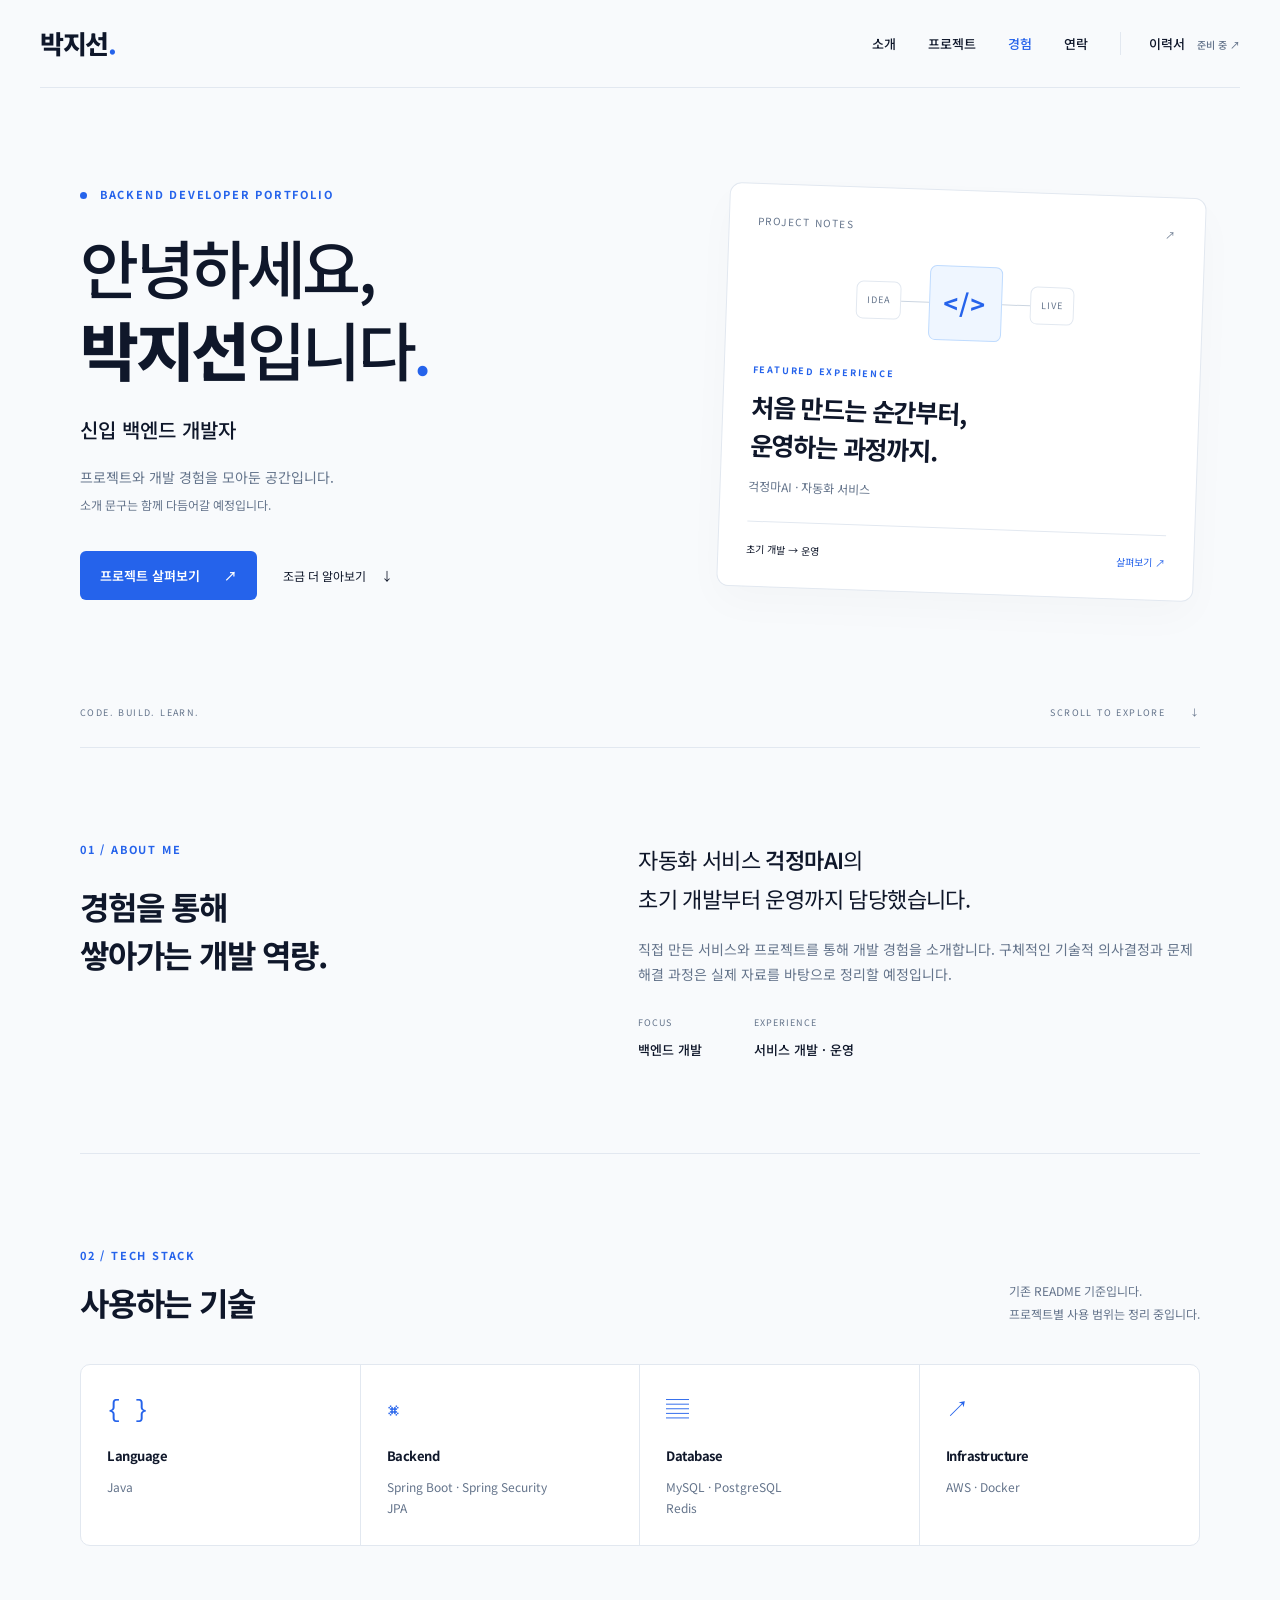
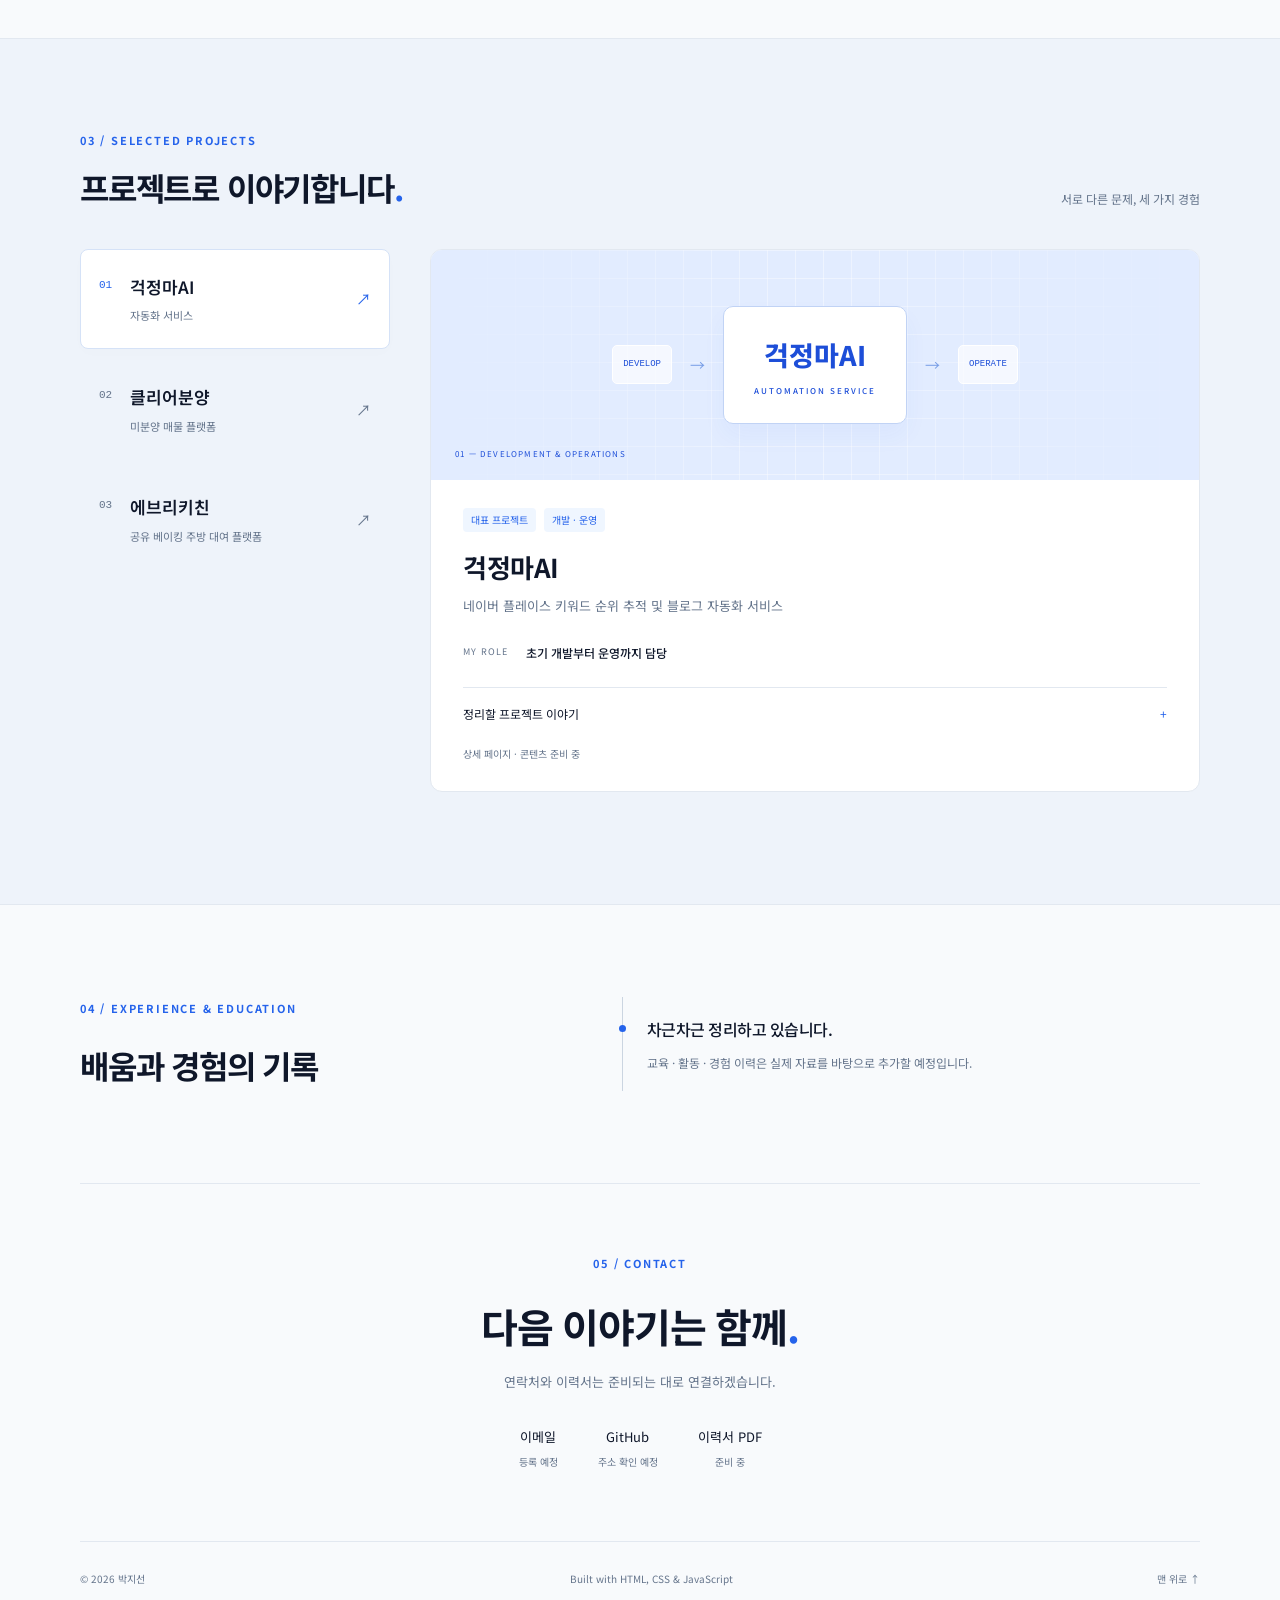
==== index.html @ 65972927 "Add portfolio preview for GitHub Pages" ====
<!doctype html>
<html lang="ko">
<head>
  <meta charset="utf-8">
  <meta name="viewport" content="width=device-width, initial-scale=1">
  <meta name="description" content="박지선의 백엔드 개발자 포트폴리오. 프로젝트와 개발 경험을 소개합니다.">
  <title>박지선 · Backend Developer</title>
  <link rel="stylesheet" href="assets/css/styles.css">
  <script src="assets/js/main.js" defer></script>
</head>
<body>
  <a class="skip-link" href="#main">본문으로 건너뛰기</a>
  <header class="header">
    <a class="brand" href="#home" aria-label="박지선 홈">박지선<span>.</span></a>
    <button class="menu-toggle" type="button" aria-expanded="false" aria-controls="navigation">메뉴 <span aria-hidden="true">☰</span></button>
    <nav id="navigation" aria-label="주 내비게이션">
      <a href="#about">소개</a><a href="#projects">프로젝트</a><a href="#experience">경험</a><a href="#contact">연락</a>
      <span class="resume-status">이력서 <span>준비 중 ↗</span></span>
    </nav>
  </header>
  <main id="main">
    <section class="hero container" id="home" aria-labelledby="hero-title">
      <div class="hero-copy">
        <p class="eyebrow"><span class="blue-dot"></span> BACKEND DEVELOPER PORTFOLIO</p>
        <h1 id="hero-title">안녕하세요,<br><span>박지선</span>입니다<span class="period">.</span></h1>
        <p class="hero-role">신입 백엔드 개발자</p>
        <p class="muted hero-description">프로젝트와 개발 경험을 모아둔 공간입니다.<br><span class="draft-text">소개 문구는 함께 다듬어갈 예정입니다.</span></p>
        <div class="hero-actions"><a class="button primary" href="#projects">프로젝트 살펴보기 <span aria-hidden="true">↗</span></a><a class="text-link" href="#about">조금 더 알아보기 <span aria-hidden="true">↓</span></a></div>
      </div>
      <aside class="hero-note" aria-label="대표 프로젝트 요약">
        <div class="note-top"><span>PROJECT NOTES</span><span aria-hidden="true">↗</span></div>
        <div class="note-visual" aria-hidden="true"><span class="node">IDEA</span><span class="connector"></span><span class="node central">&lt;/&gt;</span><span class="connector"></span><span class="node">LIVE</span></div>
        <p class="note-label">FEATURED EXPERIENCE</p>
        <h2>처음 만드는 순간부터,<br>운영하는 과정까지.</h2>
        <p>걱정마AI · 자동화 서비스</p>
        <div class="note-footer"><span>초기 개발 → 운영</span><a href="#projects" aria-label="걱정마AI 프로젝트 살펴보기">살펴보기 ↗</a></div>
      </aside>
      <div class="hero-bottom"><span>CODE. BUILD. LEARN.</span><a href="#about">SCROLL TO EXPLORE <span aria-hidden="true">↓</span></a></div>
    </section>

    <section class="section container about" id="about" aria-labelledby="about-title">
      <div><p class="eyebrow">01 / ABOUT ME</p><h2 id="about-title">경험을 통해<br>쌓아가는 개발 역량.</h2></div>
      <div class="about-content"><p class="lead">자동화 서비스 <strong>걱정마AI</strong>의<br>초기 개발부터 운영까지 담당했습니다.</p><p class="muted">직접 만든 서비스와 프로젝트를 통해 개발 경험을 소개합니다. 구체적인 기술적 의사결정과 문제 해결 과정은 실제 자료를 바탕으로 정리할 예정입니다.</p><div class="about-facts"><div><span>FOCUS</span><strong>백엔드 개발</strong></div><div><span>EXPERIENCE</span><strong>서비스 개발 · 운영</strong></div></div></div>
    </section>

    <section class="section container" id="stack" aria-labelledby="stack-title">
      <div class="section-heading"><div><p class="eyebrow">02 / TECH STACK</p><h2 id="stack-title">사용하는 기술</h2></div><p class="section-caption">기존 README 기준입니다.<br>프로젝트별 사용 범위는 정리 중입니다.</p></div>
      <div class="stack-grid"><div class="stack-item"><span class="stack-symbol" aria-hidden="true">{ }</span><h3>Language</h3><p>Java</p></div><div class="stack-item"><span class="stack-symbol" aria-hidden="true">⌘</span><h3>Backend</h3><p>Spring Boot · Spring Security<br>JPA</p></div><div class="stack-item"><span class="stack-symbol" aria-hidden="true">▤</span><h3>Database</h3><p>MySQL · PostgreSQL<br>Redis</p></div><div class="stack-item"><span class="stack-symbol" aria-hidden="true">↗</span><h3>Infrastructure</h3><p>AWS · Docker</p></div></div>
    </section>

    <section class="projects-section" id="projects" aria-labelledby="projects-title"><div class="container section">
      <div class="section-heading"><div><p class="eyebrow">03 / SELECTED PROJECTS</p><h2 id="projects-title">프로젝트로 이야기합니다<span class="period">.</span></h2></div><span class="section-caption">서로 다른 문제, 세 가지 경험</span></div>
      <div class="project-layout">
        <div class="project-selector" aria-label="프로젝트 선택">
          <a class="project-choice active" href="#project-worry" data-project="project-worry"><span class="project-number">01</span><span><strong>걱정마AI</strong><small>자동화 서비스</small></span><span class="choice-arrow" aria-hidden="true">↗</span></a>
          <a class="project-choice" href="#project-clear" data-project="project-clear"><span class="project-number">02</span><span><strong>클리어분양</strong><small>미분양 매물 플랫폼</small></span><span class="choice-arrow" aria-hidden="true">↗</span></a>
          <a class="project-choice" href="#project-kitchen" data-project="project-kitchen"><span class="project-number">03</span><span><strong>에브리키친</strong><small>공유 베이킹 주방 대여 플랫폼</small></span><span class="choice-arrow" aria-hidden="true">↗</span></a>
        </div>
        <div class="project-panels">
          <article class="project-panel" id="project-worry"><div class="project-art art-blue" aria-hidden="true"><div class="art-grid"></div><div class="workflow"><span>DEVELOP</span><i>→</i><span class="workflow-main">걱정마AI<span>AUTOMATION SERVICE</span></span><i>→</i><span>OPERATE</span></div><span class="art-corner">01 — DEVELOPMENT & OPERATIONS</span></div><div class="project-body"><div class="project-kicker"><span>대표 프로젝트</span><span>개발 · 운영</span></div><h3>걱정마AI</h3><p>네이버 플레이스 키워드 순위 추적 및 블로그 자동화 서비스</p><div class="project-role"><span>MY ROLE</span><strong>초기 개발부터 운영까지 담당</strong></div><details><summary>정리할 프로젝트 이야기 <span aria-hidden="true">+</span></summary><p>담당 기능, 기술 선택 이유, 운영 중 해결한 문제를 실제 경험에 맞춰 정리할 예정입니다. 기간·기술 스택·성과는 확인 후 추가합니다.</p></details><span class="pending">상세 페이지 · 콘텐츠 준비 중</span></div></article>
          <article class="project-panel" id="project-clear"><div class="project-art art-slate" aria-hidden="true"><div class="art-grid"></div><div class="art-word">클리어분양<span>PROPERTY PLATFORM</span></div><span class="art-corner">02 — INDUSTRY COLLABORATION</span></div><div class="project-body"><div class="project-kicker"><span>기업 연계 프로젝트</span></div><h3>클리어분양</h3><p>미분양 매물을 다루는 플랫폼 프로젝트</p><div class="project-role"><span>MY ROLE</span><strong>담당 역할 정리 예정</strong></div><details><summary>정리할 프로젝트 이야기 <span aria-hidden="true">+</span></summary><p>직접 구현한 기능과 기술적 문제 해결 경험을 정리할 예정입니다. 기간·팀 구성·기술 스택·성과는 확인 후 추가합니다.</p></details><span class="pending">상세 페이지 · 콘텐츠 준비 중</span></div></article>
          <article class="project-panel" id="project-kitchen"><div class="project-art art-green" aria-hidden="true"><div class="art-grid"></div><div class="art-word">EveryKitchen<span>SHARED BAKING SPACE</span></div><span class="art-corner">03 — PLATFORM PROJECT</span></div><div class="project-body"><div class="project-kicker"><span>플랫폼 프로젝트</span></div><h3>에브리키친</h3><p>공유 베이킹 주방 대여 플랫폼</p><div class="project-role"><span>MY ROLE</span><strong>담당 역할 정리 예정</strong></div><details><summary>정리할 프로젝트 이야기 <span aria-hidden="true">+</span></summary><p>서비스 기획·개발 과정에서 맡은 부분과 기술적 선택을 정리할 예정입니다. 기간·팀 구성·기술 스택·성과는 확인 후 추가합니다.</p></details><span class="pending">상세 페이지 · 콘텐츠 준비 중</span></div></article>
        </div>
      </div>
    </div></section>

    <section class="section container experience" id="experience" aria-labelledby="experience-title"><div><p class="eyebrow">04 / EXPERIENCE & EDUCATION</p><h2 id="experience-title">배움과 경험의 기록</h2></div><div class="placeholder-box"><span class="placeholder-dot" aria-hidden="true"></span><div><h3>차근차근 정리하고 있습니다.</h3><p>교육 · 활동 · 경험 이력은 실제 자료를 바탕으로 추가할 예정입니다.</p></div></div></section>
    <section class="contact-section container" id="contact" aria-labelledby="contact-title"><p class="eyebrow">05 / CONTACT</p><h2 id="contact-title">다음 이야기는 함께<span class="period">.</span></h2><p class="muted">연락처와 이력서는 준비되는 대로 연결하겠습니다.</p><div class="contact-links"><span>이메일 <small>등록 예정</small></span><span>GitHub <small>주소 확인 예정</small></span><span>이력서 PDF <small>준비 중</small></span></div></section>
  </main>
  <footer class="container footer"><span>© <span id="year">2026</span> 박지선</span><span>Built with HTML, CSS & JavaScript</span><a href="#home">맨 위로 ↑</a></footer>
</body>
</html>
---- assets/css/styles.css ----
@import url('https://fonts.googleapis.com/css2?family=Noto+Sans+KR:wght@400;500;600;700;800;900&display=swap');
:root {
  --bg:#f8fafc;
  --surface:#fff;
  --primary:#2563eb;
  --heading:#0f172a;
  --secondary:#64748b;
  --border:#e2e8f0;
  --font:'Noto Sans KR',-apple-system,BlinkMacSystemFont,'Segoe UI',sans-serif;
}

* {
  box-sizing:border-box;
}

html {
  scroll-behavior:smooth;
  scroll-padding-top:100px;
}

body {
  margin:0;
  background:var(--bg);
  color:var(--heading);
  font-family:var(--font);
  font-size:15px;
  line-height:1.8;
  word-break:keep-all;
}

a {
  color:inherit;
  text-decoration:none;
}

button {
  font:inherit;
}

a,button,summary {
  -webkit-tap-highlight-color:transparent;
}

a:focus-visible,button:focus-visible,summary:focus-visible {
  outline:3px solid var(--primary);
  outline-offset:5px;
}

::selection {
  background:#dbeafe;
}

h1,h2,h3,p {
  margin:0;
}

h2 {
  font-size:32px;
  line-height:1.5;
  letter-spacing:-1.2px;
}

h3 {
  letter-spacing:-.5px;
}

.container {
  width:min(1120px,calc(100% - 80px));
  margin-inline:auto;
}

.section {
  padding-block:92px;
}

.muted {
  color:var(--secondary);
}

.eyebrow {
  font-size:11px;
  font-weight:700;
  letter-spacing:1.8px;
  color:var(--primary);
  margin-bottom:22px;
}

.period {
  color:var(--primary);
}

.skip-link {
  position:fixed;
  top:-80px;
  left:16px;
  background:var(--heading);
  color:white;
  padding:12px;
  z-index:100;
}

.skip-link:focus {
  top:12px;
}

.header {
  height:88px;
  width:min(1280px,calc(100% - 80px));
  margin:auto;
  display:flex;
  align-items:center;
  justify-content:space-between;
  border-bottom:1px solid var(--border);
  background:var(--bg);
}

.brand {
  font-size:26px;
  font-weight:800;
  letter-spacing:-1.4px;
}

.brand span {
  color:var(--primary);
}

nav {
  display:flex;
  gap:32px;
  align-items:center;
  font-size:13px;
  font-weight:500;
}

nav a:hover,nav a[aria-current],.text-link:hover {
  color:var(--primary);
}

.resume-status {
  border-left:1px solid var(--border);
  padding-left:28px;
}

.resume-status span {
  font-size:10px;
  color:var(--secondary);
  margin-left:8px;
}

.menu-toggle {
  display:none;
}

.hero {
  min-height:660px;
  display:grid;
  grid-template-columns:1.2fr 1fr;
  gap:70px;
  align-items:center;
  padding-top:85px;
}

.blue-dot {
  display:inline-block;
  width:7px;
  height:7px;
  background:var(--primary);
  border-radius:50%;
  margin-right:8px;
}

.hero h1 {
  font-size:64px;
  line-height:1.28;
  letter-spacing:-3.5px;
  font-weight:500;
}

.hero h1>span:not(.period) {
  font-weight:800;
}

.hero-role {
  font-size:20px;
  margin-top:22px;
  font-weight:500;
}

.hero-description {
  margin-top:16px;
  font-size:14px;
  line-height:1.95;
}

.draft-text {
  font-size:12px;
}

.hero-actions {
  display:flex;
  align-items:center;
  gap:26px;
  margin-top:32px;
}

.button {
  display:inline-flex;
  align-items:center;
  justify-content:space-between;
  gap:24px;
  padding:13px 20px;
  border-radius:6px;
  font-size:13px;
  font-weight:600;
  transition:background .2s,transform .2s;
}

.primary {
  background:var(--primary);
  color:white;
}

.primary:hover {
  background:#1d4ed8;
  transform:translateY(-2px);
}

.text-link {
  font-size:12px;
}

.text-link span {
  margin-left:12px;
}

.hero-note {
  background:white;
  border:1px solid var(--border);
  border-radius:12px;
  padding:28px;
  transform:rotate(2deg);
  box-shadow:0 16px 40px #0f172a06;
}

.note-top {
  display:flex;
  justify-content:space-between;
  font-size:10px;
  letter-spacing:1.5px;
  color:var(--secondary);
}

.note-visual {
  height:132px;
  display:flex;
  align-items:center;
  justify-content:center;
}

.node {
  font-size:9px;
  letter-spacing:1px;
  border:1px solid var(--border);
  border-radius:7px;
  padding:10px;
  color:var(--secondary);
}

.node.central {
  background:#eff6ff;
  border-color:#bfdbfe;
  color:var(--primary);
  font-size:25px;
  font-weight:700;
  padding:14px;
}

.connector {
  width:28px;
  height:1px;
  background:#cbd5e1;
}

.note-label {
  font-size:9px;
  letter-spacing:1.8px;
  color:var(--primary);
  font-weight:700;
}

.hero-note h2 {
  font-size:25px;
  margin:10px 0 12px;
  line-height:1.5;
}

.hero-note>p:last-of-type {
  font-size:12px;
  color:var(--secondary);
}

.note-footer {
  border-top:1px solid var(--border);
  margin-top:24px;
  padding-top:18px;
  display:flex;
  justify-content:space-between;
  font-size:10px;
}

.note-footer>a {
  color:var(--primary);
}

.hero-bottom {
  grid-column:1/-1;
  display:flex;
  justify-content:space-between;
  border-bottom:1px solid var(--border);
  padding-bottom:26px;
  font-size:9px;
  letter-spacing:1.4px;
  color:var(--secondary);
  align-self:end;
}

.hero-bottom a span {
  margin-left:20px;
}

.about {
  display:grid;
  grid-template-columns:1fr 1.2fr;
  gap:90px;
  border-bottom:1px solid var(--border);
}

.lead {
  font-size:22px;
  line-height:1.75;
  letter-spacing:-.6px;
  margin-bottom:20px;
}

.lead strong {
  font-weight:600;
}

.about-content>.muted {
  font-size:14px;
}

.about-facts {
  display:flex;
  gap:52px;
  margin-top:28px;
}

.about-facts div {
  display:flex;
  flex-direction:column;
  gap:6px;
}

.about-facts span {
  font-size:9px;
  letter-spacing:1px;
  color:var(--secondary);
}

.about-facts strong {
  font-size:13px;
  font-weight:500;
}

.section-heading {
  display:flex;
  justify-content:space-between;
  align-items:end;
  margin-bottom:38px;
}

.section-heading .eyebrow {
  margin-bottom:12px;
}

.section-caption {
  font-size:12px;
  color:var(--secondary);
  line-height:1.9;
}

.stack-grid {
  display:grid;
  grid-template-columns:repeat(4,1fr);
  border:1px solid var(--border);
  border-radius:10px;
  background:white;
}

.stack-item {
  padding:26px;
  border-right:1px solid var(--border);
}

.stack-item:last-child {
  border:0;
}

.stack-symbol {
  font-family:monospace;
  font-size:23px;
  color:var(--primary);
  display:block;
  margin-bottom:12px;
}

.stack-item h3 {
  font-size:13px;
  margin-bottom:8px;
}

.stack-item p {
  font-size:12px;
  color:var(--secondary);
}

.projects-section {
  background:#eef3fa;
  border-block:1px solid var(--border);
}

.project-layout {
  display:grid;
  grid-template-columns:310px 1fr;
  gap:40px;
  align-items:start;
}

.project-selector {
  display:flex;
  flex-direction:column;
  gap:10px;
}

.project-choice {
  display:flex;
  gap:18px;
  padding:22px 18px;
  border:1px solid transparent;
  border-radius:8px;
  align-items:center;
  transition:background .2s,border-color .2s;
}

.project-choice:hover {
  background:#ffffff80;
}

.project-choice.active {
  background:white;
  border-color:#d5e2f7;
  box-shadow:0 4px 14px #0f172a03;
}

.project-number {
  font-family:monospace;
  color:var(--secondary);
  font-size:11px;
  align-self:flex-start;
  padding-top:4px;
}

.project-choice strong {
  font-size:17px;
  font-weight:600;
  display:block;
}

.project-choice small {
  font-size:11px;
  color:var(--secondary);
  display:block;
  margin-top:4px;
}

.choice-arrow {
  margin-left:auto;
  color:var(--secondary);
}

.active .choice-arrow,.active .project-number {
  color:var(--primary);
}

.project-panel {
  background:white;
  border:1px solid var(--border);
  border-radius:12px;
  overflow:hidden;
  margin-bottom:20px;
  scroll-margin-top:24px;
}

.project-panel[hidden] {
  display:none;
}

.project-art {
  height:230px;
  position:relative;
  display:flex;
  align-items:center;
  justify-content:center;
  overflow:hidden;
}

.art-blue {
  background:#e2ecff;
  color:#1d4ed8;
}

.art-slate {
  background:#e4eaf2;
  color:#334155;
}

.art-green {
  background:#e4eee9;
  color:#32644d;
}

.art-grid {
  position:absolute;
  inset:0;
  background-image:linear-gradient(#ffffff70 1px,transparent 1px),linear-gradient(90deg,#ffffff70 1px,transparent 1px);
  background-size:28px 28px;
  mask-image:linear-gradient(90deg,transparent,#000,transparent);
}

.workflow {
  display:flex;
  align-items:center;
  gap:18px;
  position:relative;
}

.workflow>span:not(.workflow-main) {
  font-family:monospace;
  font-size:9px;
  background:#ffffffa8;
  padding:10px;
  border:1px solid #ffffff;
  border-radius:5px;
}

.workflow i {
  font-style:normal;
  color:#7a9fe7;
}

.workflow-main {
  background:white;
  padding:24px 30px;
  font-size:27px;
  font-weight:800;
  border:1px solid #c1d3f5;
  border-radius:10px;
  box-shadow:0 12px 25px #2563eb0b;
  text-align:center;
}

.workflow-main>span,.art-word>span {
  display:block;
  font-size:8px;
  letter-spacing:2px;
  font-weight:500;
  margin-top:5px;
}

.art-corner {
  position:absolute;
  bottom:18px;
  left:24px;
  font-size:8px;
  letter-spacing:1.2px;
}

.art-word {
  font-size:36px;
  font-weight:700;
  position:relative;
  text-align:center;
  letter-spacing:-1px;
}

.project-body {
  padding:28px 32px;
}

.project-kicker {
  display:flex;
  gap:8px;
  color:var(--primary);
  font-size:10px;
}

.project-kicker span {
  background:#eff6ff;
  border-radius:4px;
  padding:3px 8px;
}

.project-body h3 {
  font-size:26px;
  margin:12px 0 4px;
}

.project-body>p {
  font-size:13px;
  color:var(--secondary);
}

.project-role {
  display:flex;
  align-items:center;
  gap:18px;
  margin:24px 0;
}

.project-role>span {
  font-size:9px;
  color:var(--secondary);
  letter-spacing:1px;
}

.project-role strong {
  font-size:12px;
  font-weight:500;
}

details {
  border-top:1px solid var(--border);
  padding-top:15px;
  font-size:12px;
}

summary {
  cursor:pointer;
  list-style:none;
  display:flex;
  justify-content:space-between;
}

summary::-webkit-details-marker {
  display:none;
}

summary span {
  color:var(--primary);
}

details[open] summary span {
  transform:rotate(45deg);
}

details p {
  color:var(--secondary);
  margin-top:12px;
}

.pending {
  display:block;
  font-size:10px;
  color:var(--secondary);
  margin-top:20px;
}

.experience {
  display:grid;
  grid-template-columns:1fr 1.2fr;
  gap:60px;
  align-items:center;
}

.placeholder-box {
  display:flex;
  gap:18px;
  border-left:1px solid #cbd5e1;
  padding:18px 0 18px 24px;
  position:relative;
}

.placeholder-dot {
  position:absolute;
  left:-4px;
  top:28px;
  width:7px;
  height:7px;
  border-radius:50%;
  background:var(--primary);
}

.placeholder-box h3 {
  font-size:16px;
  font-weight:500;
}

.placeholder-box p {
  font-size:12px;
  color:var(--secondary);
  margin-top:8px;
}

.contact-section {
  border-block:1px solid var(--border);
  padding-block:70px;
  text-align:center;
}

.contact-section h2 {
  font-size:40px;
}

.contact-section>.muted {
  font-size:13px;
  margin-top:14px;
}

.contact-links {
  display:flex;
  justify-content:center;
  gap:40px;
  margin-top:32px;
}

.contact-links>span {
  font-size:13px;
}

.contact-links small {
  display:block;
  font-size:10px;
  color:var(--secondary);
  margin-top:4px;
}

.footer {
  display:flex;
  justify-content:space-between;
  gap:20px;
  padding-block:28px;
  font-size:10px;
  color:var(--secondary);
}

@media(min-width:1500px) {
  .hero {
    min-height:720px;
  }
}

@media(max-width:1000px) {
  .hero {
    gap:35px;
  }
  .hero h1 {
    font-size:54px;
  }
  .hero-note {
    padding:22px;
  }
  .hero-note h2 {
    font-size:22px;
  }
  .about {
    gap:40px;
  }
  .project-layout {
    grid-template-columns:250px 1fr;
    gap:24px;
  }
  .workflow {
    gap:8px;
  }
  .workflow-main {
    padding:20px;
  }
  .stack-item {
    padding:20px;
  }
  .hero-actions {
    gap:16px;
  }
  .experience {
    gap:30px;
  }
  h2 {
    font-size:28px;
  }
}

@media(max-width:760px) {
  .container,.header {
    width:calc(100% - 40px);
  }
  .header {
    height:72px;
    position:relative;
    z-index:10;
  }
  .brand {
    font-size:24px;
  }
  nav {
    gap:18px;
    font-size:12px;
  }
  .resume-status {
    display:none;
  }
  .js .menu-toggle {
    display:flex;
    gap:12px;
    border:0;
    background:none;
    font-size:12px;
    padding:8px;
  }
  .js nav {
    display:none;
    position:absolute;
    top:65px;
    left:0;
    right:0;
    padding:20px;
    background:white;
    border:1px solid var(--border);
    border-radius:8px;
    box-shadow:0 12px 20px #0f172a08;
  }
  .js nav.open {
    display:flex;
    flex-direction:column;
    align-items:stretch;
  }
  .js nav a {
    padding:8px;
  }
  .hero {
    padding-top:54px;
    grid-template-columns:1fr;
    gap:36px;
    min-height:auto;
  }
  .hero h1 {
    font-size:52px;
    letter-spacing:-2.7px;
  }
  .hero-role {
    font-size:18px;
  }
  .hero-description {
    font-size:13px;
  }
  .hero-note {
    transform:none;
    padding:22px;
  }
  .note-visual {
    height:100px;
  }
  .hero-note h2 {
    font-size:24px;
  }
  .hero-bottom {
    margin-top:4px;
    font-size:8px;
  }
  .section {
    padding-block:60px;
  }
  .about {
    grid-template-columns:1fr;
    gap:26px;
  }
  .about h2 br {
    display:none;
  }
  .lead {
    font-size:20px;
  }
  .section-heading {
    display:block;
    margin-bottom:26px;
  }
  .section-caption {
    display:block;
    margin-top:14px;
    font-size:11px;
  }
  h2 {
    font-size:26px;
  }
  .stack-grid {
    grid-template-columns:1fr 1fr;
  }
  .stack-item:nth-child(2) {
    border-right:0;
  }
  .stack-item:nth-child(-n+2) {
    border-bottom:1px solid var(--border);
  }
  .project-layout {
    grid-template-columns:1fr;
    gap:20px;
  }
  .project-selector {
    flex-direction:row;
    gap:6px;
  }
  .project-choice {
    flex:1;
    justify-content:center;
    padding:12px 8px;
    text-align:center;
  }
  .project-number,.choice-arrow,.project-choice small {
    display:none;
  }
  .project-choice strong {
    font-size:13px;
  }
  .project-art {
    height:200px;
  }
  .project-body {
    padding:24px;
  }
  .workflow-main {
    font-size:24px;
    padding:20px 16px;
  }
  .workflow>span:not(.workflow-main) {
    font-size:8px;
    padding:8px;
  }
  .project-body h3 {
    font-size:24px;
  }
  .experience {
    grid-template-columns:1fr;
    gap:24px;
  }
  .contact-section {
    padding-block:54px;
  }
  .contact-section h2 {
    font-size:30px;
  }
  .contact-links {
    gap:30px;
  }
  .footer {
    flex-wrap:wrap;
    font-size:9px;
  }
  .footer>span:nth-child(2) {
    display:none;
  }
  .eyebrow {
    font-size:10px;
  }
  .hero-actions {
    gap:20px;
  }
  .button {
    font-size:12px;
    padding:12px 16px;
  }
  .text-link {
    font-size:11px;
  }
}

@media(prefers-reduced-motion:reduce) {
  html {
    scroll-behavior:auto;
  }
  *,*::before,*::after {
    transition:none!important;
    animation:none!important;
  }
}
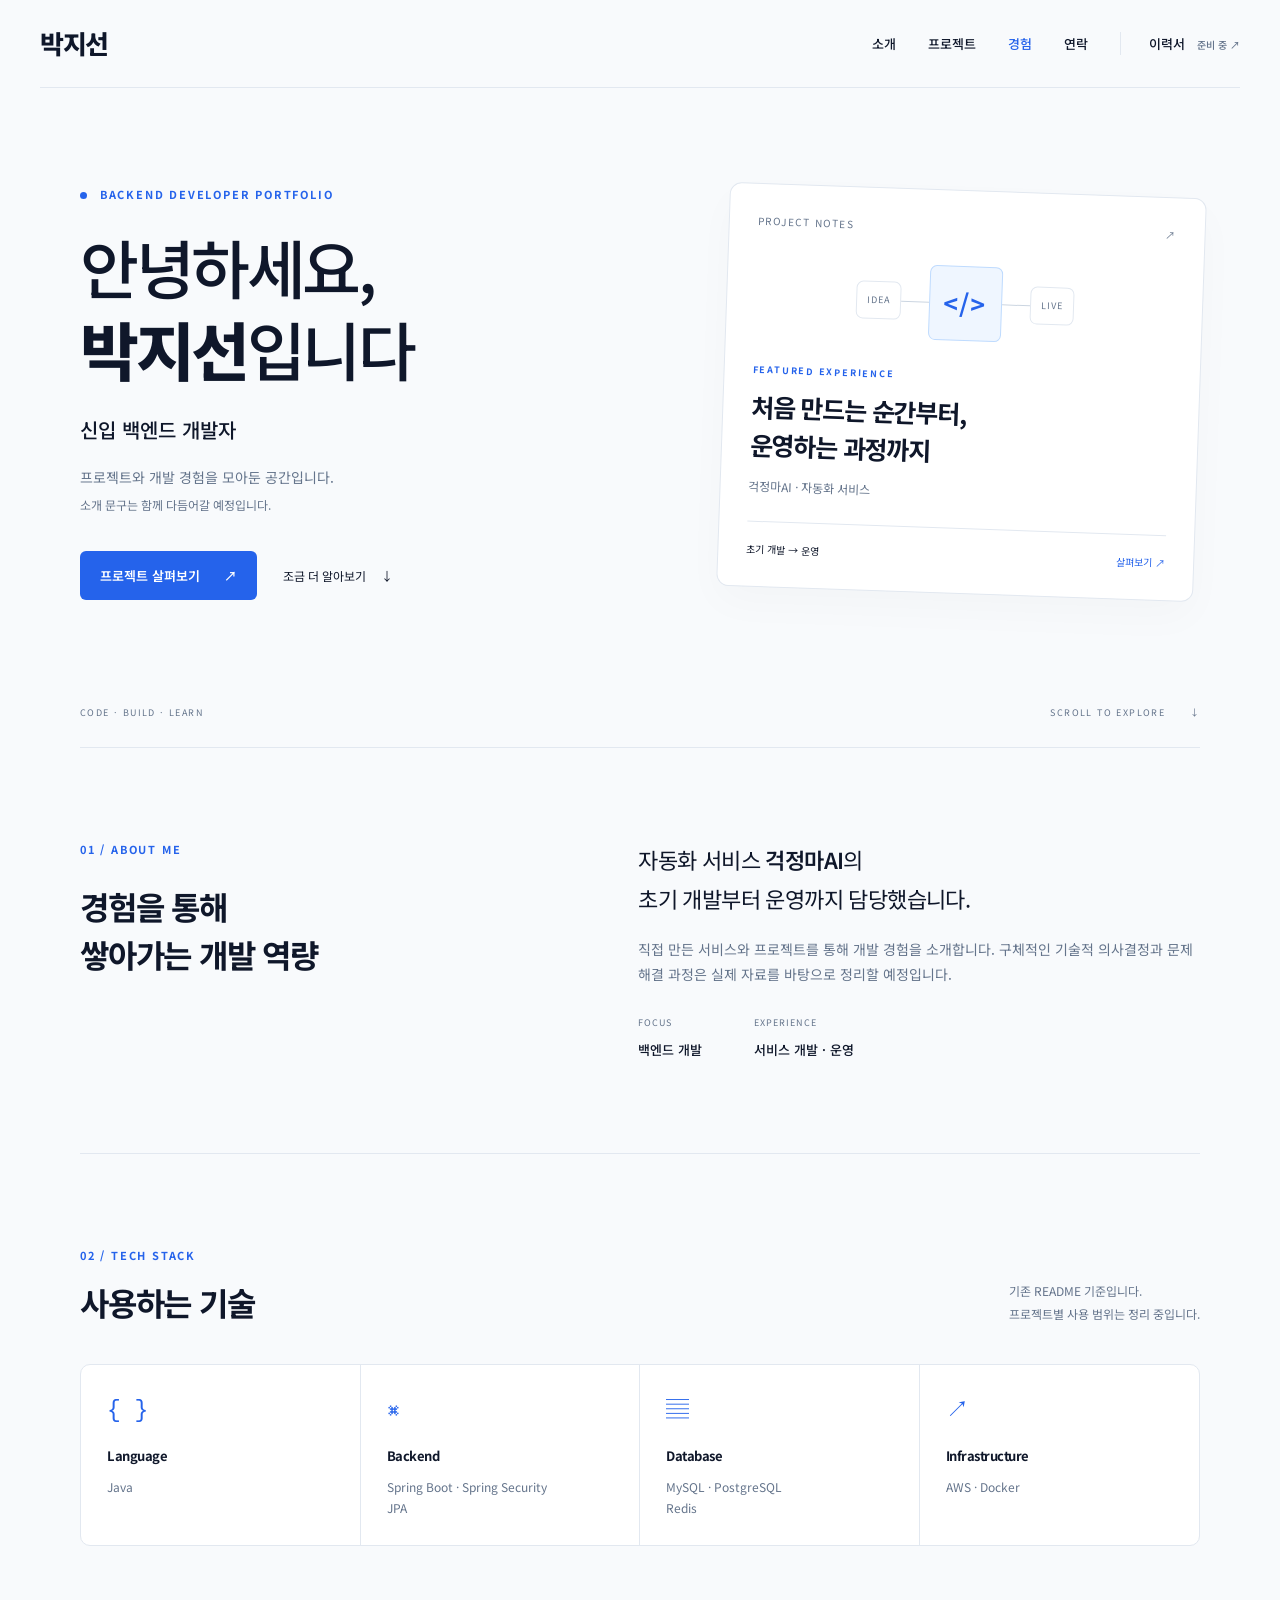
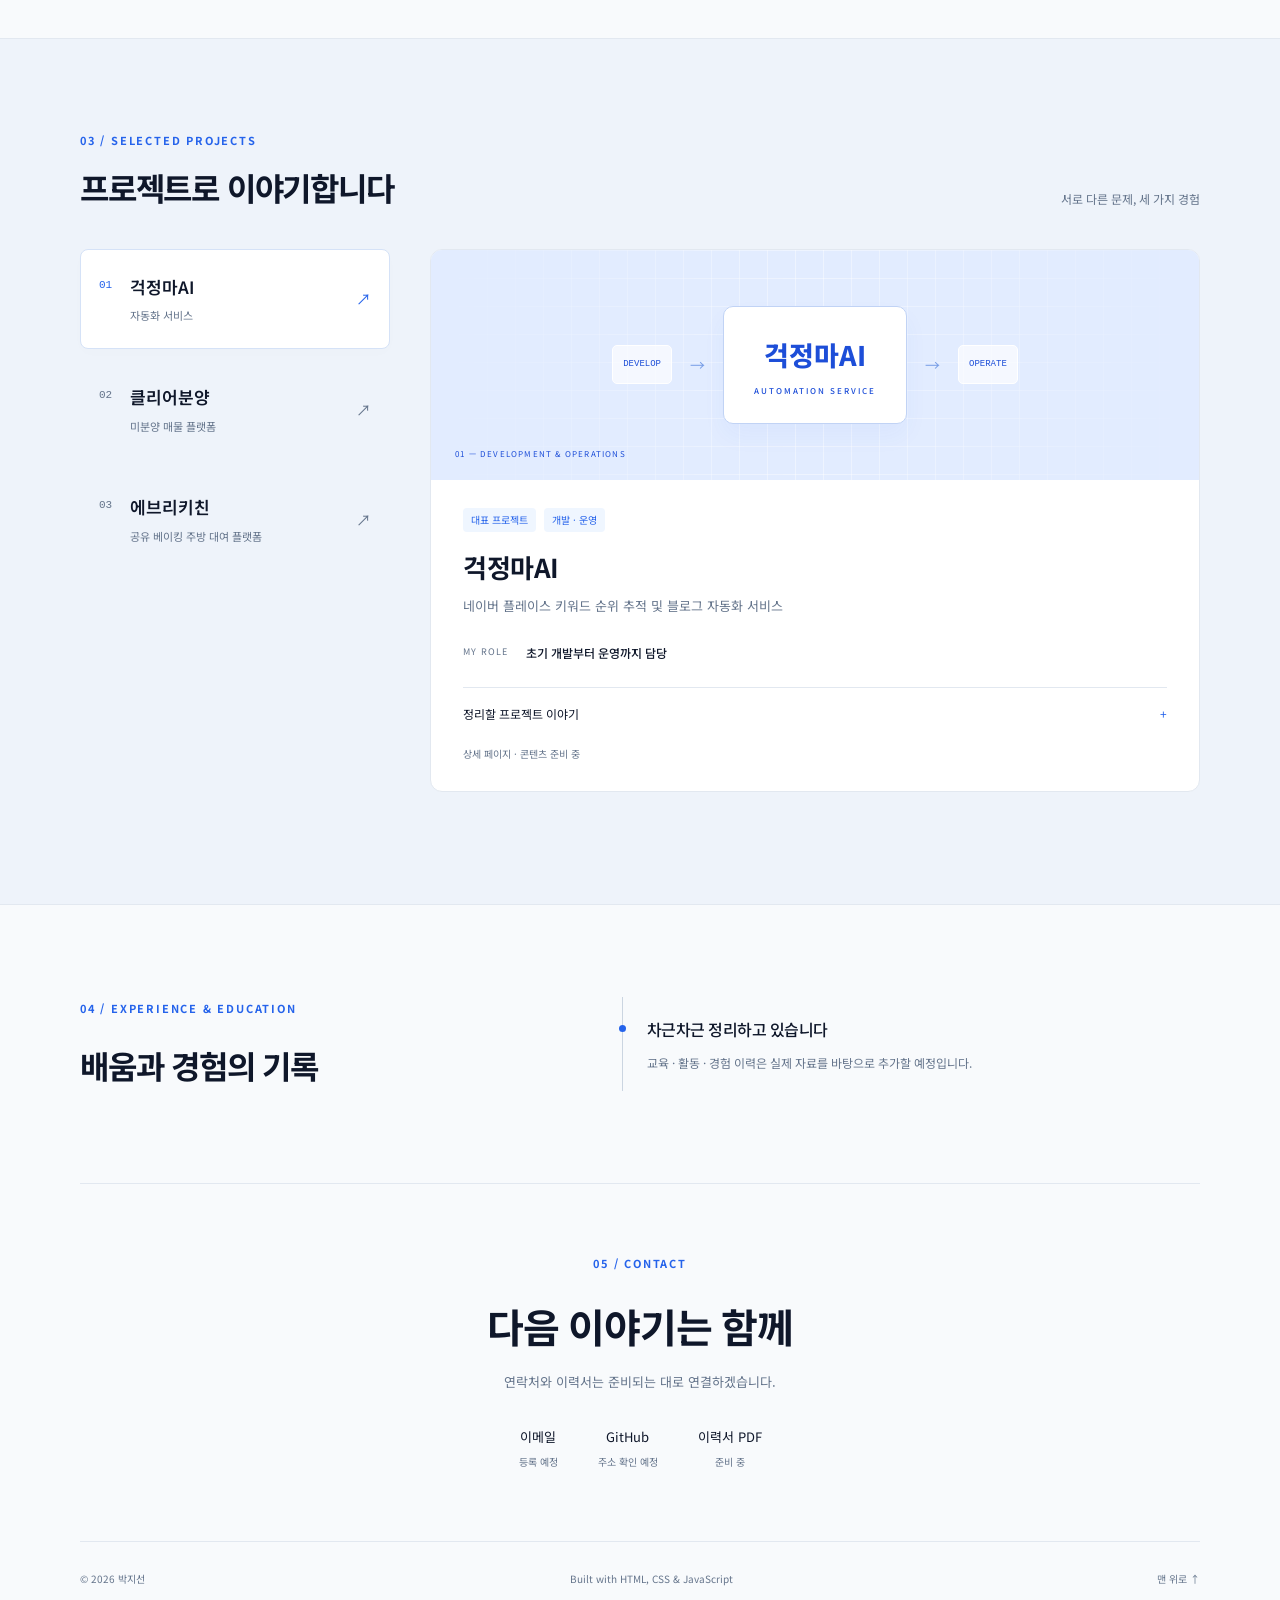
==== commit 47c88a51: "Remove decorative periods from branding and headings" ====
--- a/index.html
+++ b/index.html
@@ -11,7 +11,7 @@
 <body>
   <a class="skip-link" href="#main">본문으로 건너뛰기</a>
   <header class="header">
-    <a class="brand" href="#home" aria-label="박지선 홈">박지선<span>.</span></a>
+    <a class="brand" href="#home" aria-label="박지선 홈">박지선</a>
     <button class="menu-toggle" type="button" aria-expanded="false" aria-controls="navigation">메뉴 <span aria-hidden="true">☰</span></button>
     <nav id="navigation" aria-label="주 내비게이션">
       <a href="#about">소개</a><a href="#projects">프로젝트</a><a href="#experience">경험</a><a href="#contact">연락</a>
@@ -22,7 +22,7 @@
     <section class="hero container" id="home" aria-labelledby="hero-title">
       <div class="hero-copy">
         <p class="eyebrow"><span class="blue-dot"></span> BACKEND DEVELOPER PORTFOLIO</p>
-        <h1 id="hero-title">안녕하세요,<br><span>박지선</span>입니다<span class="period">.</span></h1>
+        <h1 id="hero-title">안녕하세요,<br><span>박지선</span>입니다</h1>
         <p class="hero-role">신입 백엔드 개발자</p>
         <p class="muted hero-description">프로젝트와 개발 경험을 모아둔 공간입니다.<br><span class="draft-text">소개 문구는 함께 다듬어갈 예정입니다.</span></p>
         <div class="hero-actions"><a class="button primary" href="#projects">프로젝트 살펴보기 <span aria-hidden="true">↗</span></a><a class="text-link" href="#about">조금 더 알아보기 <span aria-hidden="true">↓</span></a></div>
@@ -31,15 +31,15 @@
         <div class="note-top"><span>PROJECT NOTES</span><span aria-hidden="true">↗</span></div>
         <div class="note-visual" aria-hidden="true"><span class="node">IDEA</span><span class="connector"></span><span class="node central">&lt;/&gt;</span><span class="connector"></span><span class="node">LIVE</span></div>
         <p class="note-label">FEATURED EXPERIENCE</p>
-        <h2>처음 만드는 순간부터,<br>운영하는 과정까지.</h2>
+        <h2>처음 만드는 순간부터,<br>운영하는 과정까지</h2>
         <p>걱정마AI · 자동화 서비스</p>
         <div class="note-footer"><span>초기 개발 → 운영</span><a href="#projects" aria-label="걱정마AI 프로젝트 살펴보기">살펴보기 ↗</a></div>
       </aside>
-      <div class="hero-bottom"><span>CODE. BUILD. LEARN.</span><a href="#about">SCROLL TO EXPLORE <span aria-hidden="true">↓</span></a></div>
+      <div class="hero-bottom"><span>CODE · BUILD · LEARN</span><a href="#about">SCROLL TO EXPLORE <span aria-hidden="true">↓</span></a></div>
     </section>
 
     <section class="section container about" id="about" aria-labelledby="about-title">
-      <div><p class="eyebrow">01 / ABOUT ME</p><h2 id="about-title">경험을 통해<br>쌓아가는 개발 역량.</h2></div>
+      <div><p class="eyebrow">01 / ABOUT ME</p><h2 id="about-title">경험을 통해<br>쌓아가는 개발 역량</h2></div>
       <div class="about-content"><p class="lead">자동화 서비스 <strong>걱정마AI</strong>의<br>초기 개발부터 운영까지 담당했습니다.</p><p class="muted">직접 만든 서비스와 프로젝트를 통해 개발 경험을 소개합니다. 구체적인 기술적 의사결정과 문제 해결 과정은 실제 자료를 바탕으로 정리할 예정입니다.</p><div class="about-facts"><div><span>FOCUS</span><strong>백엔드 개발</strong></div><div><span>EXPERIENCE</span><strong>서비스 개발 · 운영</strong></div></div></div>
     </section>
 
@@ -49,7 +49,7 @@
     </section>
 
     <section class="projects-section" id="projects" aria-labelledby="projects-title"><div class="container section">
-      <div class="section-heading"><div><p class="eyebrow">03 / SELECTED PROJECTS</p><h2 id="projects-title">프로젝트로 이야기합니다<span class="period">.</span></h2></div><span class="section-caption">서로 다른 문제, 세 가지 경험</span></div>
+      <div class="section-heading"><div><p class="eyebrow">03 / SELECTED PROJECTS</p><h2 id="projects-title">프로젝트로 이야기합니다</h2></div><span class="section-caption">서로 다른 문제, 세 가지 경험</span></div>
       <div class="project-layout">
         <div class="project-selector" aria-label="프로젝트 선택">
           <a class="project-choice active" href="#project-worry" data-project="project-worry"><span class="project-number">01</span><span><strong>걱정마AI</strong><small>자동화 서비스</small></span><span class="choice-arrow" aria-hidden="true">↗</span></a>
@@ -64,8 +64,8 @@
       </div>
     </div></section>
 
-    <section class="section container experience" id="experience" aria-labelledby="experience-title"><div><p class="eyebrow">04 / EXPERIENCE & EDUCATION</p><h2 id="experience-title">배움과 경험의 기록</h2></div><div class="placeholder-box"><span class="placeholder-dot" aria-hidden="true"></span><div><h3>차근차근 정리하고 있습니다.</h3><p>교육 · 활동 · 경험 이력은 실제 자료를 바탕으로 추가할 예정입니다.</p></div></div></section>
-    <section class="contact-section container" id="contact" aria-labelledby="contact-title"><p class="eyebrow">05 / CONTACT</p><h2 id="contact-title">다음 이야기는 함께<span class="period">.</span></h2><p class="muted">연락처와 이력서는 준비되는 대로 연결하겠습니다.</p><div class="contact-links"><span>이메일 <small>등록 예정</small></span><span>GitHub <small>주소 확인 예정</small></span><span>이력서 PDF <small>준비 중</small></span></div></section>
+    <section class="section container experience" id="experience" aria-labelledby="experience-title"><div><p class="eyebrow">04 / EXPERIENCE & EDUCATION</p><h2 id="experience-title">배움과 경험의 기록</h2></div><div class="placeholder-box"><span class="placeholder-dot" aria-hidden="true"></span><div><h3>차근차근 정리하고 있습니다</h3><p>교육 · 활동 · 경험 이력은 실제 자료를 바탕으로 추가할 예정입니다.</p></div></div></section>
+    <section class="contact-section container" id="contact" aria-labelledby="contact-title"><p class="eyebrow">05 / CONTACT</p><h2 id="contact-title">다음 이야기는 함께</h2><p class="muted">연락처와 이력서는 준비되는 대로 연결하겠습니다.</p><div class="contact-links"><span>이메일 <small>등록 예정</small></span><span>GitHub <small>주소 확인 예정</small></span><span>이력서 PDF <small>준비 중</small></span></div></section>
   </main>
   <footer class="container footer"><span>© <span id="year">2026</span> 박지선</span><span>Built with HTML, CSS & JavaScript</span><a href="#home">맨 위로 ↑</a></footer>
 </body>
--- a/assets/css/styles.css
+++ b/assets/css/styles.css
@@ -85,9 +85,6 @@
   margin-bottom:22px;
 }
 
-.period {
-  color:var(--primary);
-}
 
 .skip-link {
   position:fixed;
@@ -120,9 +117,6 @@
   letter-spacing:-1.4px;
 }
 
-.brand span {
-  color:var(--primary);
-}
 
 nav {
   display:flex;
@@ -176,7 +170,7 @@
   font-weight:500;
 }
 
-.hero h1>span:not(.period) {
+.hero h1>span {
   font-weight:800;
 }
 
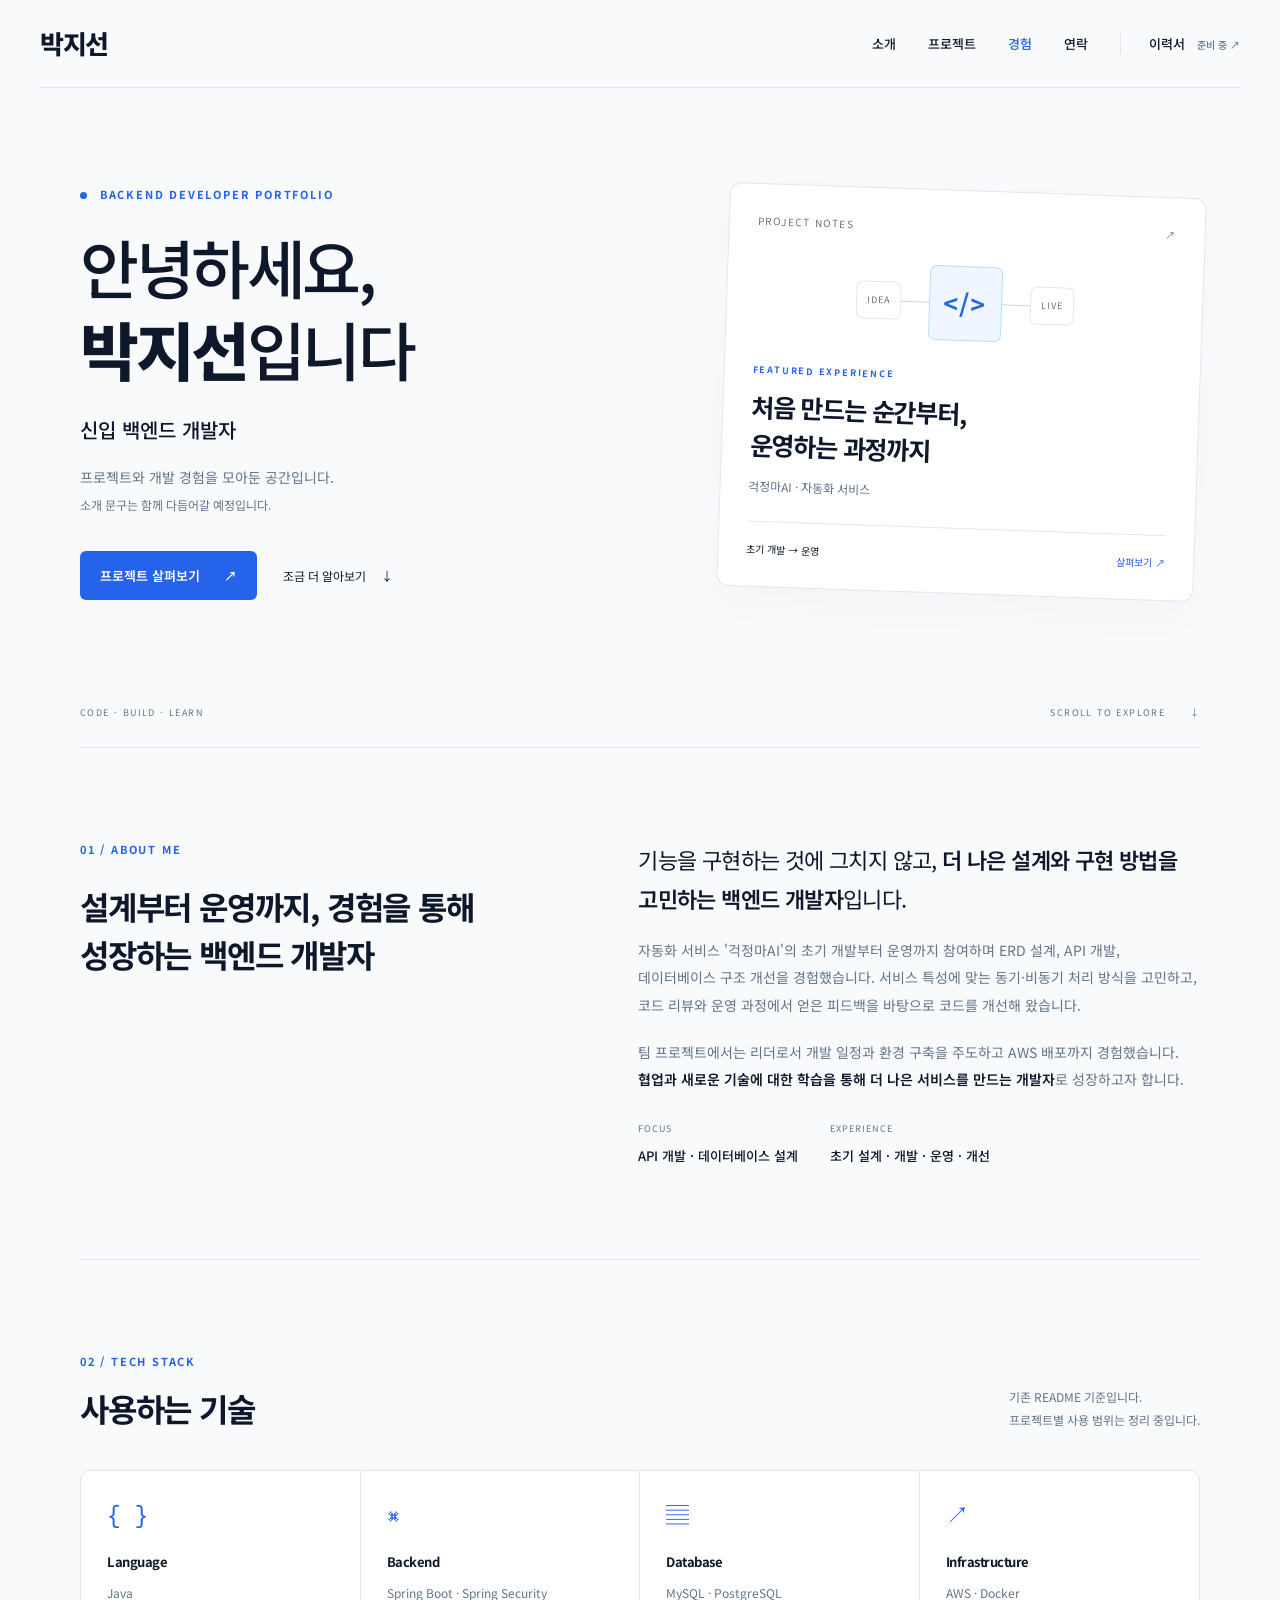
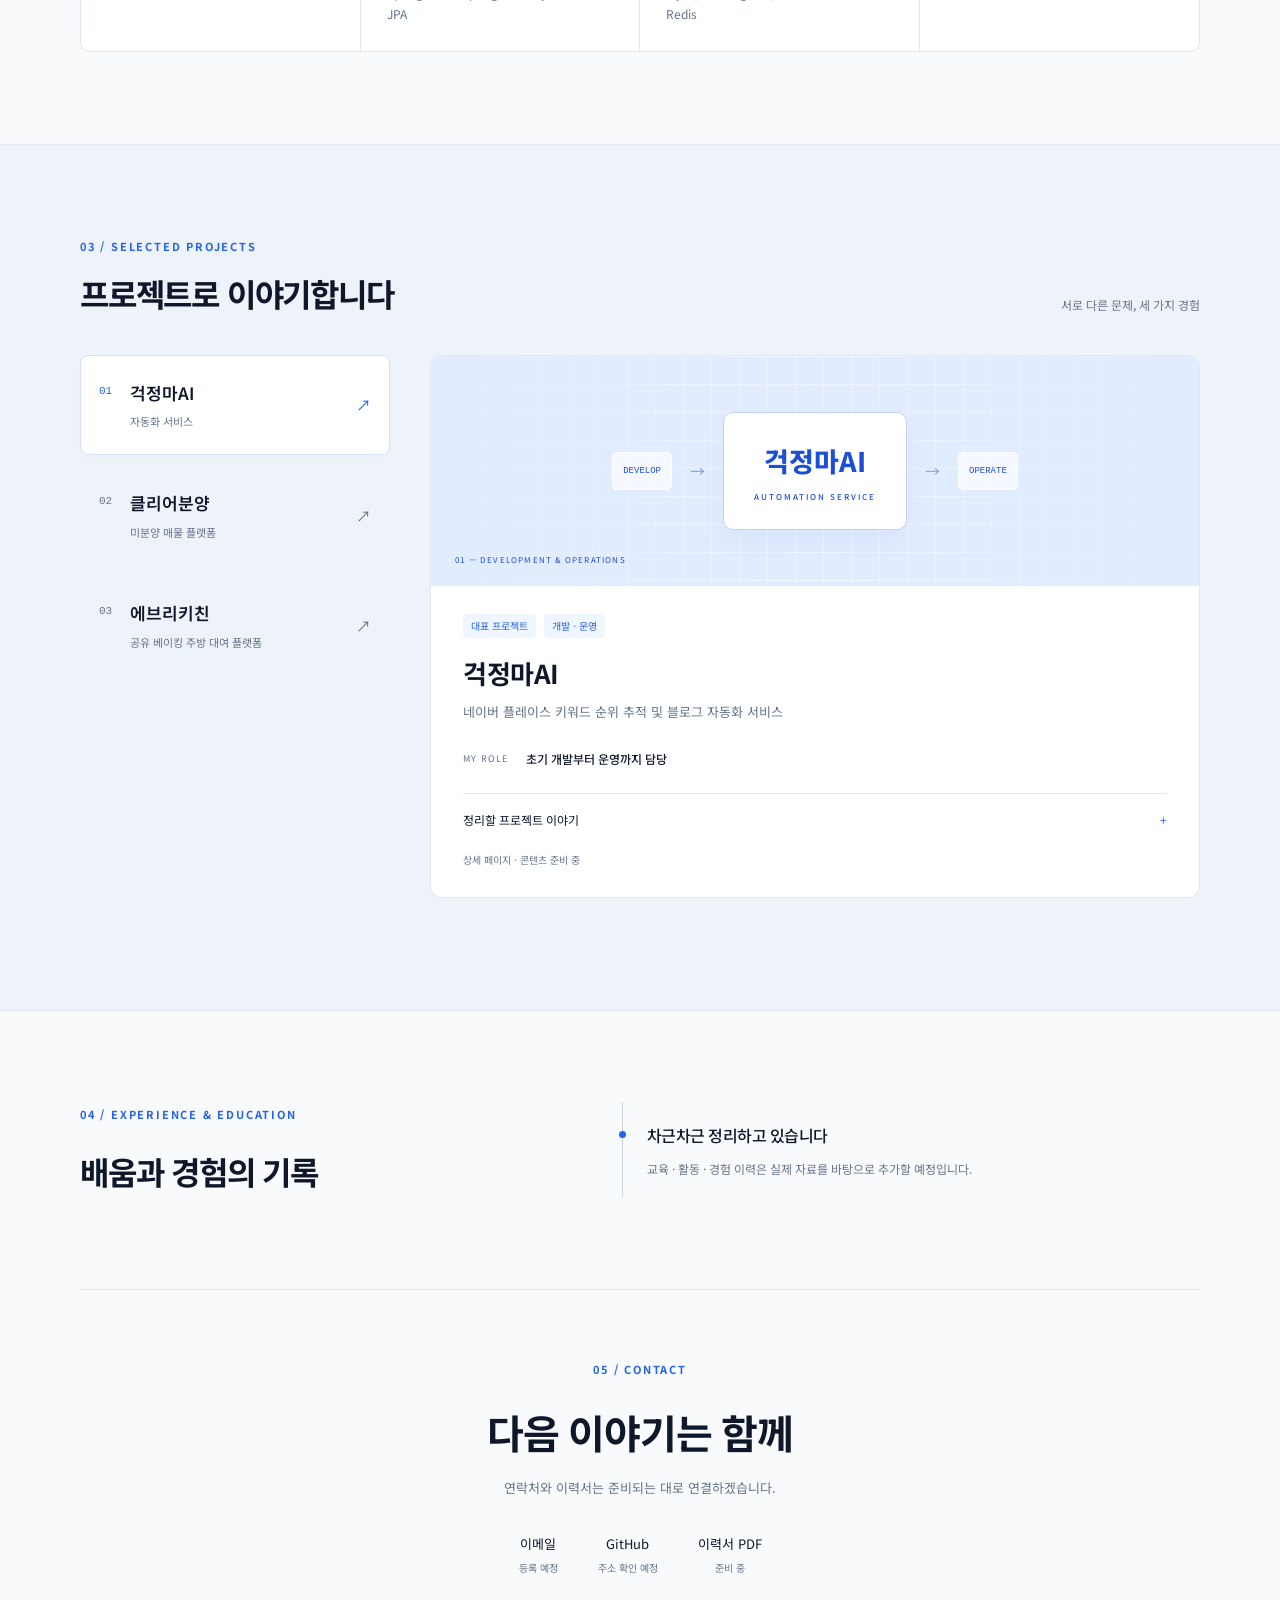
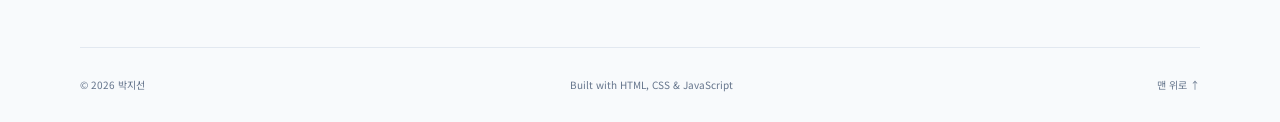
==== commit 3cdaa087: "Update About Me content and responsive spacing" ====
--- a/index.html
+++ b/index.html
@@ -39,8 +39,19 @@
     </section>
 
     <section class="section container about" id="about" aria-labelledby="about-title">
-      <div><p class="eyebrow">01 / ABOUT ME</p><h2 id="about-title">경험을 통해<br>쌓아가는 개발 역량</h2></div>
-      <div class="about-content"><p class="lead">자동화 서비스 <strong>걱정마AI</strong>의<br>초기 개발부터 운영까지 담당했습니다.</p><p class="muted">직접 만든 서비스와 프로젝트를 통해 개발 경험을 소개합니다. 구체적인 기술적 의사결정과 문제 해결 과정은 실제 자료를 바탕으로 정리할 예정입니다.</p><div class="about-facts"><div><span>FOCUS</span><strong>백엔드 개발</strong></div><div><span>EXPERIENCE</span><strong>서비스 개발 · 운영</strong></div></div></div>
+      <div>
+        <p class="eyebrow">01 / ABOUT ME</p>
+        <h2 id="about-title">설계부터 운영까지, 경험을 통해 성장하는 백엔드 개발자</h2>
+      </div>
+      <div class="about-content">
+        <p class="lead">기능을 구현하는 것에 그치지 않고, <strong>더 나은 설계와 구현 방법을 고민하는 백엔드 개발자</strong>입니다.</p>
+        <p class="muted">자동화 서비스 '걱정마AI'의 초기 개발부터 운영까지 참여하며 ERD 설계, API 개발, 데이터베이스 구조 개선을 경험했습니다. 서비스 특성에 맞는 동기·비동기 처리 방식을 고민하고, 코드 리뷰와 운영 과정에서 얻은 피드백을 바탕으로 코드를 개선해 왔습니다.</p>
+        <p class="muted">팀 프로젝트에서는 리더로서 개발 일정과 환경 구축을 주도하고 AWS 배포까지 경험했습니다. <strong>협업과 새로운 기술에 대한 학습을 통해 더 나은 서비스를 만드는 개발자</strong>로 성장하고자 합니다.</p>
+        <div class="about-facts">
+          <div><span>FOCUS</span><strong>API 개발 · 데이터베이스 설계</strong></div>
+          <div><span>EXPERIENCE</span><strong>초기 설계 · 개발 · 운영 · 개선</strong></div>
+        </div>
+      </div>
     </section>
 
     <section class="section container" id="stack" aria-labelledby="stack-title">
--- a/assets/css/styles.css
+++ b/assets/css/styles.css
@@ -327,6 +327,11 @@
   grid-template-columns:1fr 1.2fr;
   gap:90px;
   border-bottom:1px solid var(--border);
+  overflow-wrap:anywhere;
+}
+
+.about>div {
+  min-width:0;
 }
 
 .lead {
@@ -342,11 +347,22 @@
 
 .about-content>.muted {
   font-size:14px;
+  line-height:1.95;
+}
+
+.about-content>p+p {
+  margin-top:20px;
+}
+
+.about-content>.muted strong {
+  color:var(--heading);
+  font-weight:600;
 }
 
 .about-facts {
   display:flex;
-  gap:52px;
+  flex-wrap:wrap;
+  gap:20px 32px;
   margin-top:28px;
 }
 
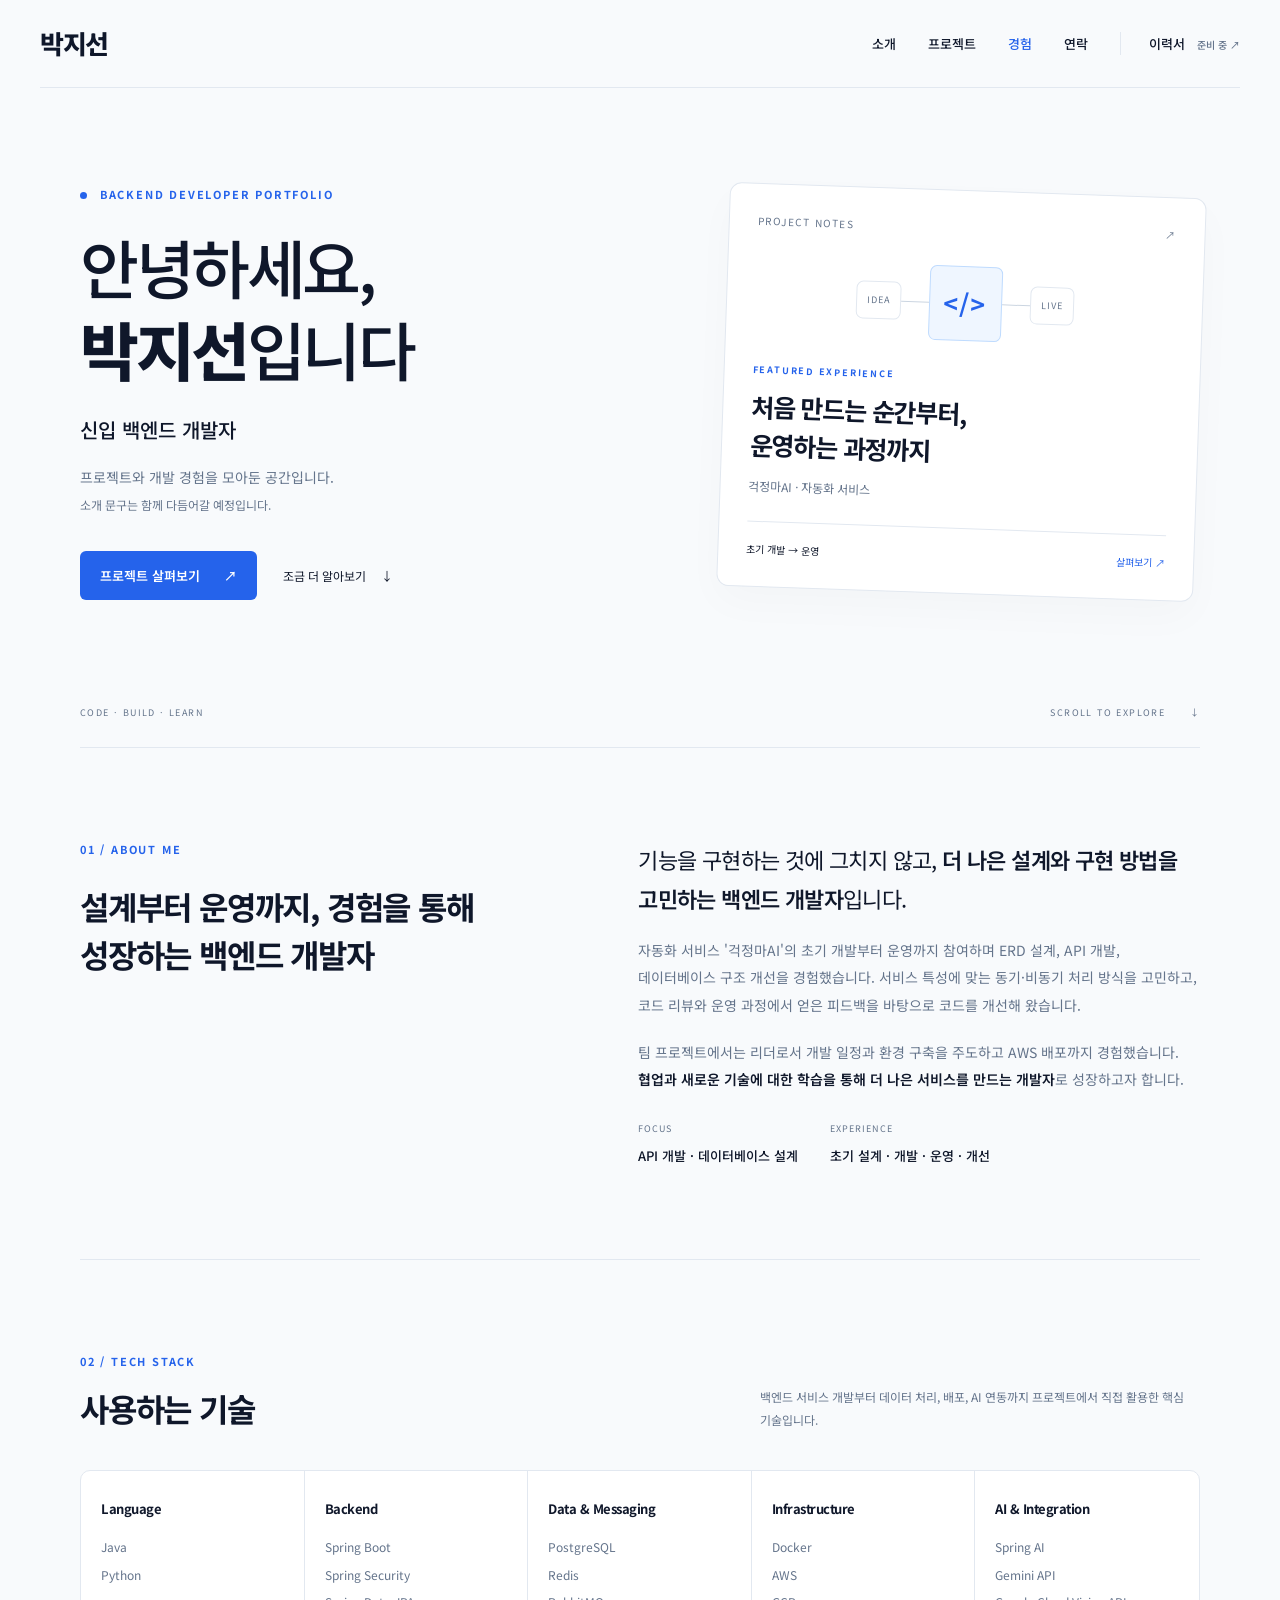
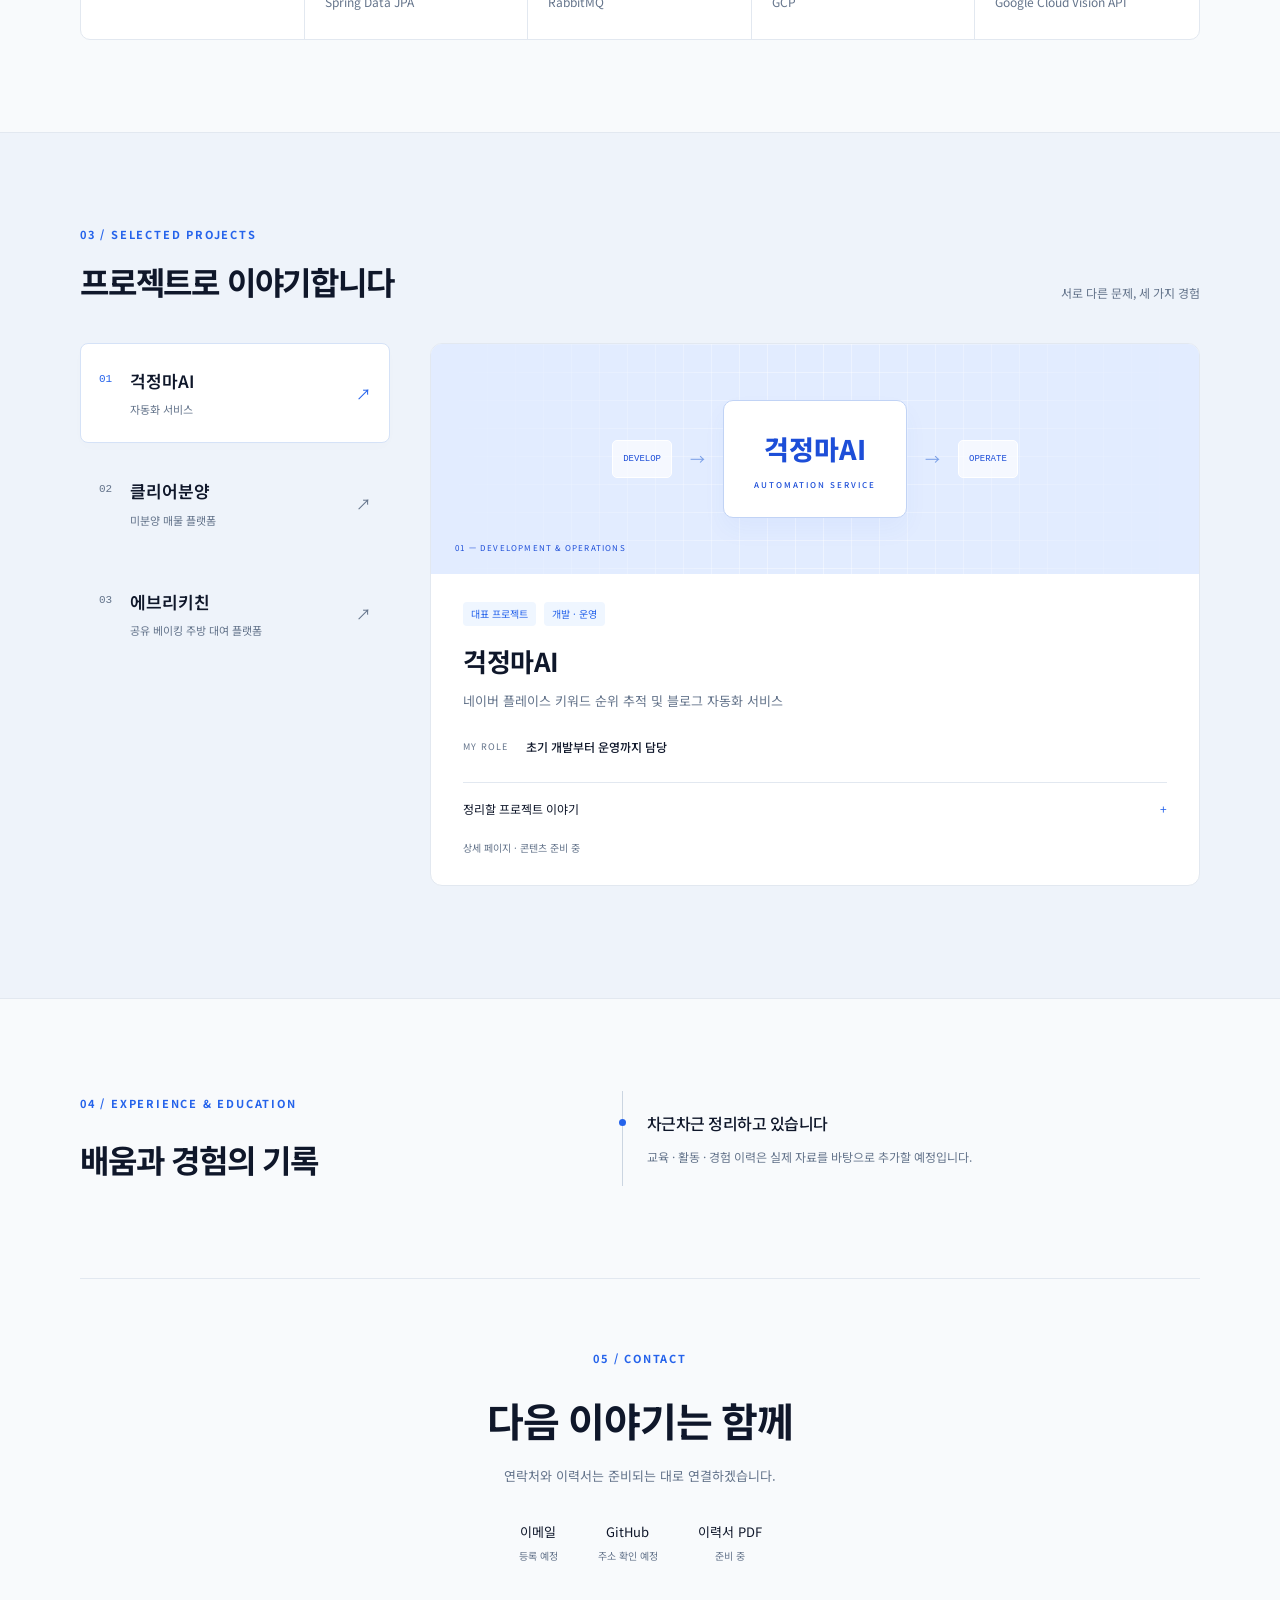
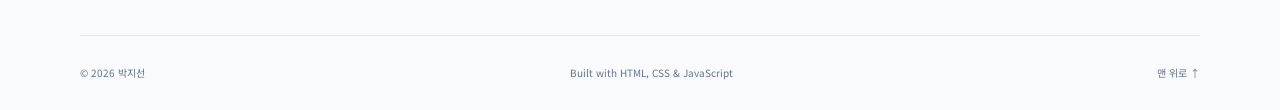
==== commit e021c5b9: "feat: 프로젝트 활용 기술 중심으로 Tech Stack 개편 Java와 Python을 포함한 14개 기술을 5개 카테고리로 정리하고 임시 README 안내를 실제 소개 문구로 " ====
--- a/index.html
+++ b/index.html
@@ -55,8 +55,51 @@
     </section>
 
     <section class="section container" id="stack" aria-labelledby="stack-title">
-      <div class="section-heading"><div><p class="eyebrow">02 / TECH STACK</p><h2 id="stack-title">사용하는 기술</h2></div><p class="section-caption">기존 README 기준입니다.<br>프로젝트별 사용 범위는 정리 중입니다.</p></div>
-      <div class="stack-grid"><div class="stack-item"><span class="stack-symbol" aria-hidden="true">{ }</span><h3>Language</h3><p>Java</p></div><div class="stack-item"><span class="stack-symbol" aria-hidden="true">⌘</span><h3>Backend</h3><p>Spring Boot · Spring Security<br>JPA</p></div><div class="stack-item"><span class="stack-symbol" aria-hidden="true">▤</span><h3>Database</h3><p>MySQL · PostgreSQL<br>Redis</p></div><div class="stack-item"><span class="stack-symbol" aria-hidden="true">↗</span><h3>Infrastructure</h3><p>AWS · Docker</p></div></div>
+      <div class="section-heading">
+        <div><p class="eyebrow">02 / TECH STACK</p><h2 id="stack-title">사용하는 기술</h2></div>
+        <p class="section-caption">백엔드 서비스 개발부터 데이터 처리, 배포, AI 연동까지 프로젝트에서 직접 활용한 핵심 기술입니다.</p>
+      </div>
+      <div class="stack-grid">
+        <div class="stack-item">
+          <h3>Language</h3>
+          <ul>
+            <li>Java</li>
+            <li>Python</li>
+          </ul>
+        </div>
+        <div class="stack-item">
+          <h3>Backend</h3>
+          <ul>
+            <li>Spring Boot</li>
+            <li>Spring Security</li>
+            <li>Spring Data JPA</li>
+          </ul>
+        </div>
+        <div class="stack-item">
+          <h3>Data &amp; Messaging</h3>
+          <ul>
+            <li>PostgreSQL</li>
+            <li>Redis</li>
+            <li>RabbitMQ</li>
+          </ul>
+        </div>
+        <div class="stack-item">
+          <h3>Infrastructure</h3>
+          <ul>
+            <li>Docker</li>
+            <li>AWS</li>
+            <li>GCP</li>
+          </ul>
+        </div>
+        <div class="stack-item">
+          <h3>AI &amp; Integration</h3>
+          <ul>
+            <li>Spring AI</li>
+            <li>Gemini API</li>
+            <li>Google Cloud Vision API</li>
+          </ul>
+        </div>
+      </div>
     </section>
 
     <section class="projects-section" id="projects" aria-labelledby="projects-title"><div class="container section">
--- a/assets/css/styles.css
+++ b/assets/css/styles.css
@@ -400,39 +400,51 @@
   line-height:1.9;
 }
 
-.stack-grid {
+#stack .section-caption {
+  max-width:440px;
+}
+
+#stack .section-heading {
+  gap:28px;
+}
+
+#stack .stack-grid {
   display:grid;
-  grid-template-columns:repeat(4,1fr);
+  grid-template-columns:repeat(5,minmax(0,1fr));
   border:1px solid var(--border);
   border-radius:10px;
-  background:white;
-}
-
-.stack-item {
-  padding:26px;
+  background:var(--surface);
+}
+
+#stack .stack-item {
+  min-width:0;
+  padding:26px 20px;
   border-right:1px solid var(--border);
 }
 
-.stack-item:last-child {
+#stack .stack-item:last-child {
   border:0;
 }
 
-.stack-symbol {
-  font-family:monospace;
-  font-size:23px;
-  color:var(--primary);
-  display:block;
-  margin-bottom:12px;
-}
-
-.stack-item h3 {
+#stack .stack-item h3 {
   font-size:13px;
-  margin-bottom:8px;
-}
-
-.stack-item p {
+  margin-bottom:16px;
+}
+
+#stack .stack-item ul {
+  list-style:none;
+  margin:0;
+  padding:0;
+  display:flex;
+  flex-wrap:wrap;
+  gap:6px 20px;
   font-size:12px;
   color:var(--secondary);
+}
+
+#stack .stack-item li {
+  flex-basis:100%;
+  overflow-wrap:anywhere;
 }
 
 .projects-section {
@@ -796,8 +808,16 @@
   .workflow-main {
     padding:20px;
   }
-  .stack-item {
+  #stack .stack-grid {
+    grid-template-columns:1fr;
+  }
+  #stack .stack-item {
     padding:20px;
+    border-right:0;
+    border-bottom:1px solid var(--border);
+  }
+  #stack .stack-item li {
+    flex-basis:auto;
   }
   .hero-actions {
     gap:16px;
@@ -912,15 +932,6 @@
   h2 {
     font-size:26px;
   }
-  .stack-grid {
-    grid-template-columns:1fr 1fr;
-  }
-  .stack-item:nth-child(2) {
-    border-right:0;
-  }
-  .stack-item:nth-child(-n+2) {
-    border-bottom:1px solid var(--border);
-  }
   .project-layout {
     grid-template-columns:1fr;
     gap:20px;
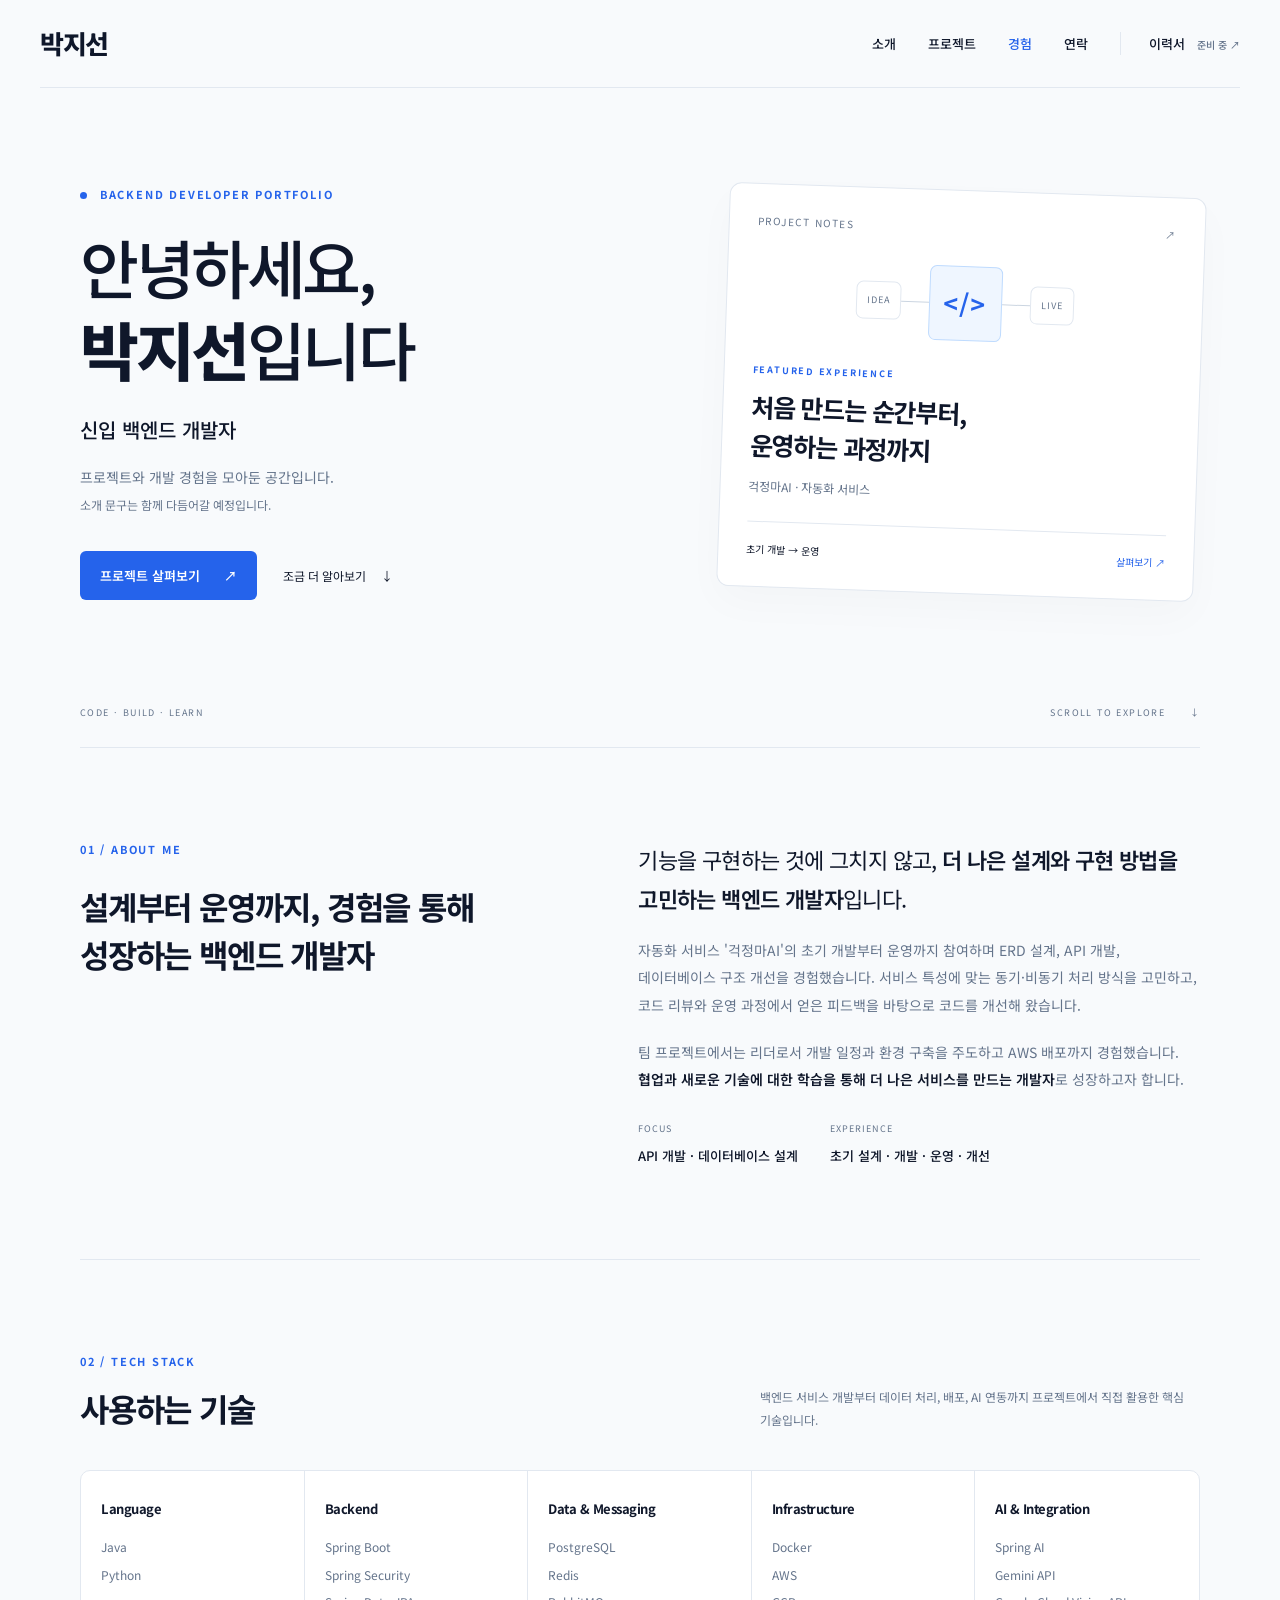
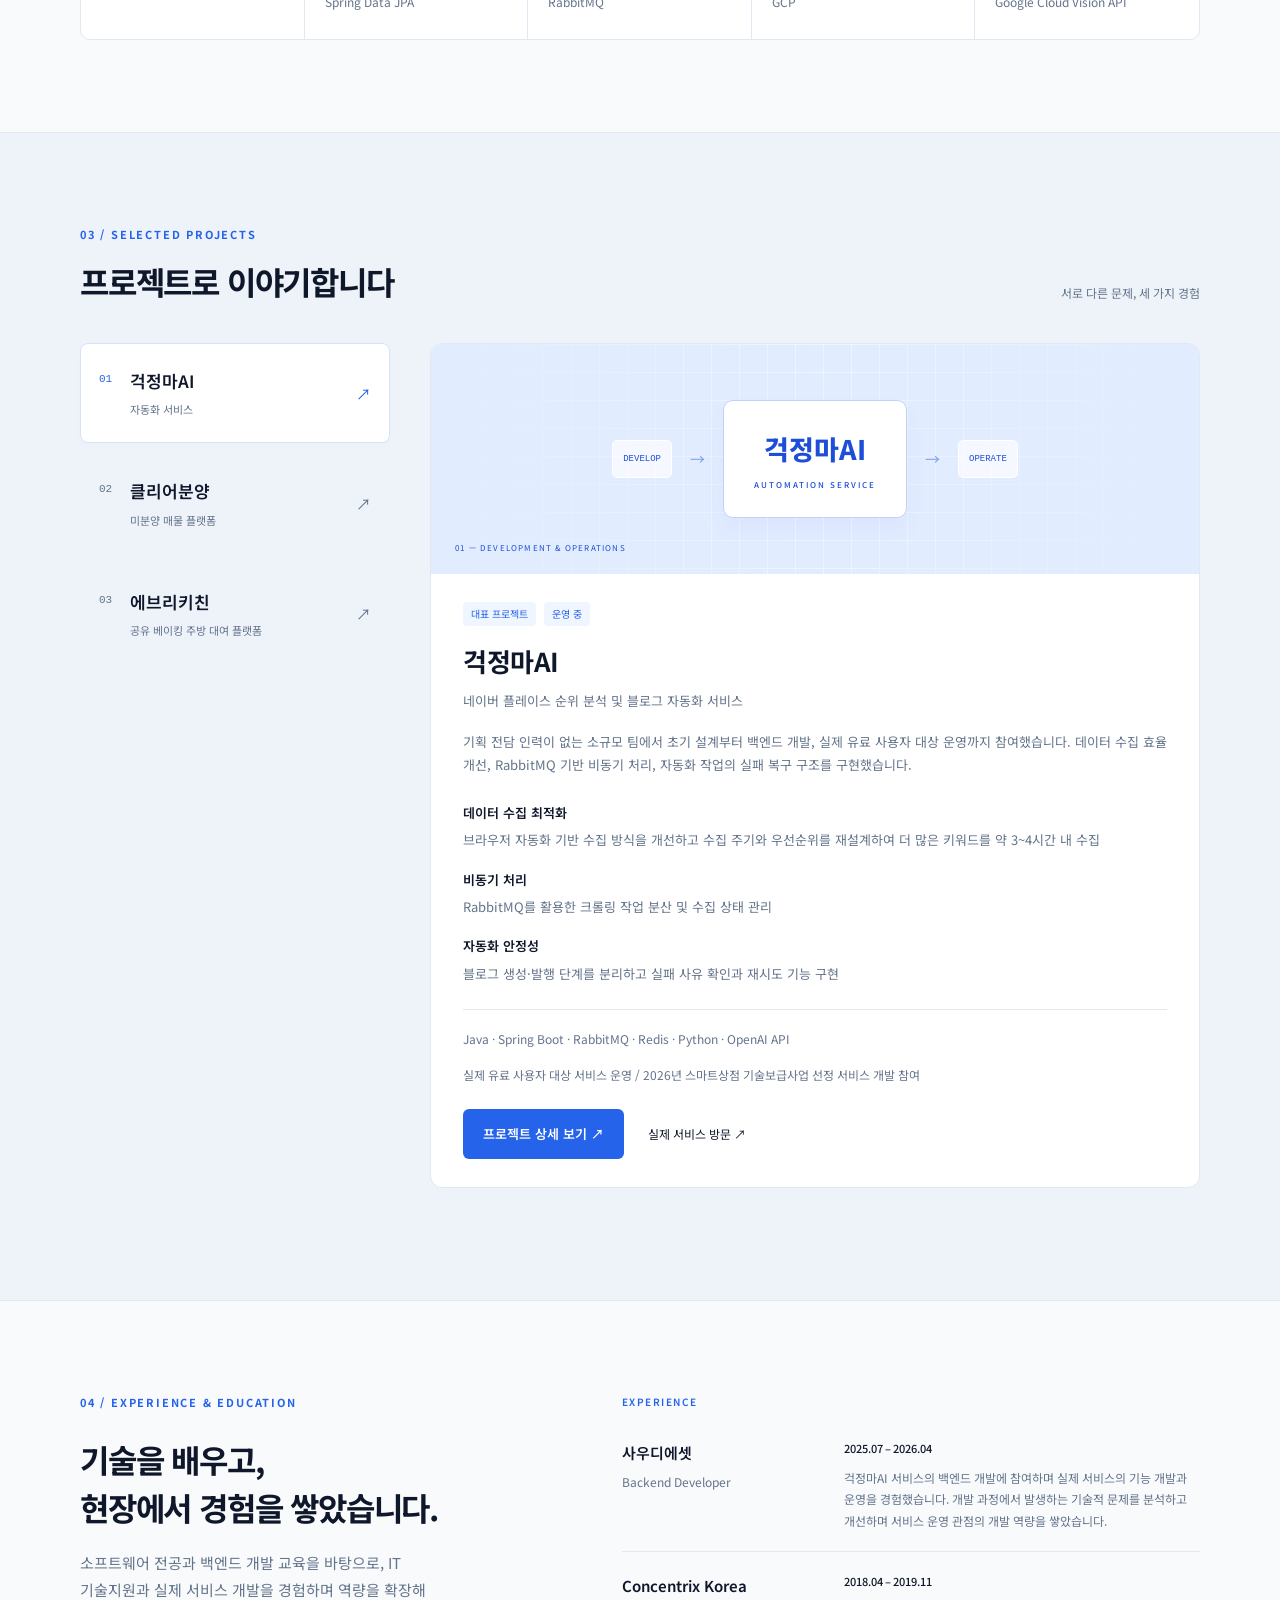
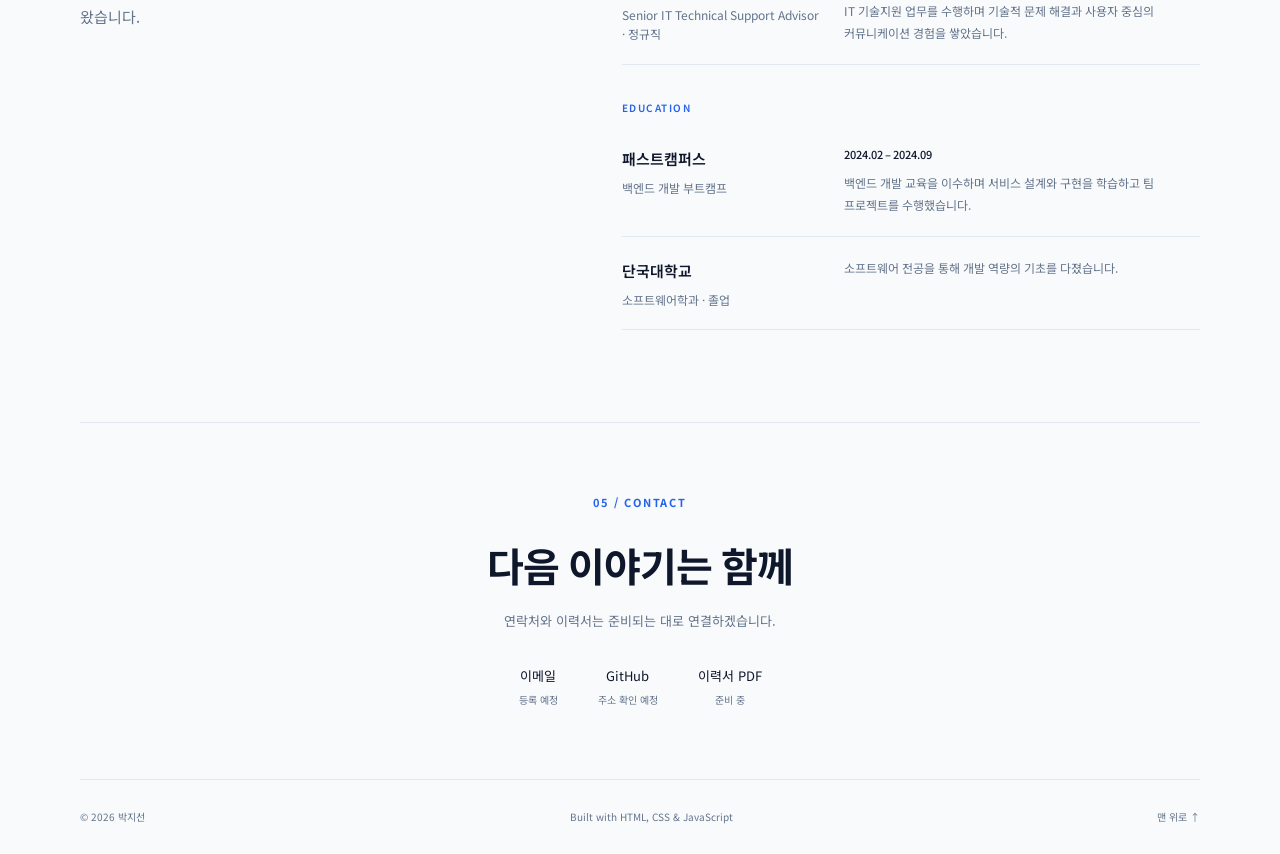
==== commit 48b7a1ea: "feat: 포트폴리오 프로젝트 및 경력 섹션 완성" ====
--- a/index.html
+++ b/index.html
@@ -6,6 +6,7 @@
   <meta name="description" content="박지선의 백엔드 개발자 포트폴리오. 프로젝트와 개발 경험을 소개합니다.">
   <title>박지선 · Backend Developer</title>
   <link rel="stylesheet" href="assets/css/styles.css">
+  <link rel="stylesheet" href="assets/css/every-kitchen.css">
   <script src="assets/js/main.js" defer></script>
 </head>
 <body>
@@ -111,14 +112,92 @@
           <a class="project-choice" href="#project-kitchen" data-project="project-kitchen"><span class="project-number">03</span><span><strong>에브리키친</strong><small>공유 베이킹 주방 대여 플랫폼</small></span><span class="choice-arrow" aria-hidden="true">↗</span></a>
         </div>
         <div class="project-panels">
-          <article class="project-panel" id="project-worry"><div class="project-art art-blue" aria-hidden="true"><div class="art-grid"></div><div class="workflow"><span>DEVELOP</span><i>→</i><span class="workflow-main">걱정마AI<span>AUTOMATION SERVICE</span></span><i>→</i><span>OPERATE</span></div><span class="art-corner">01 — DEVELOPMENT & OPERATIONS</span></div><div class="project-body"><div class="project-kicker"><span>대표 프로젝트</span><span>개발 · 운영</span></div><h3>걱정마AI</h3><p>네이버 플레이스 키워드 순위 추적 및 블로그 자동화 서비스</p><div class="project-role"><span>MY ROLE</span><strong>초기 개발부터 운영까지 담당</strong></div><details><summary>정리할 프로젝트 이야기 <span aria-hidden="true">+</span></summary><p>담당 기능, 기술 선택 이유, 운영 중 해결한 문제를 실제 경험에 맞춰 정리할 예정입니다. 기간·기술 스택·성과는 확인 후 추가합니다.</p></details><span class="pending">상세 페이지 · 콘텐츠 준비 중</span></div></article>
-          <article class="project-panel" id="project-clear"><div class="project-art art-slate" aria-hidden="true"><div class="art-grid"></div><div class="art-word">클리어분양<span>PROPERTY PLATFORM</span></div><span class="art-corner">02 — INDUSTRY COLLABORATION</span></div><div class="project-body"><div class="project-kicker"><span>기업 연계 프로젝트</span></div><h3>클리어분양</h3><p>미분양 매물을 다루는 플랫폼 프로젝트</p><div class="project-role"><span>MY ROLE</span><strong>담당 역할 정리 예정</strong></div><details><summary>정리할 프로젝트 이야기 <span aria-hidden="true">+</span></summary><p>직접 구현한 기능과 기술적 문제 해결 경험을 정리할 예정입니다. 기간·팀 구성·기술 스택·성과는 확인 후 추가합니다.</p></details><span class="pending">상세 페이지 · 콘텐츠 준비 중</span></div></article>
-          <article class="project-panel" id="project-kitchen"><div class="project-art art-green" aria-hidden="true"><div class="art-grid"></div><div class="art-word">EveryKitchen<span>SHARED BAKING SPACE</span></div><span class="art-corner">03 — PLATFORM PROJECT</span></div><div class="project-body"><div class="project-kicker"><span>플랫폼 프로젝트</span></div><h3>에브리키친</h3><p>공유 베이킹 주방 대여 플랫폼</p><div class="project-role"><span>MY ROLE</span><strong>담당 역할 정리 예정</strong></div><details><summary>정리할 프로젝트 이야기 <span aria-hidden="true">+</span></summary><p>서비스 기획·개발 과정에서 맡은 부분과 기술적 선택을 정리할 예정입니다. 기간·팀 구성·기술 스택·성과는 확인 후 추가합니다.</p></details><span class="pending">상세 페이지 · 콘텐츠 준비 중</span></div></article>
+          <article class="project-panel" id="project-worry"><div class="project-art art-blue" aria-hidden="true"><div class="art-grid"></div><div class="workflow"><span>DEVELOP</span><i>→</i><span class="workflow-main">걱정마AI<span>AUTOMATION SERVICE</span></span><i>→</i><span>OPERATE</span></div><span class="art-corner">01 — DEVELOPMENT & OPERATIONS</span></div><div class="project-body">
+              <div class="project-kicker"><span>대표 프로젝트</span><span>운영 중</span></div>
+              <h3>걱정마AI</h3>
+              <p>네이버 플레이스 순위 분석 및 블로그 자동화 서비스</p>
+              <p class="worry-intro">기획 전담 인력이 없는 소규모 팀에서 초기 설계부터 백엔드 개발, 실제 유료 사용자 대상 운영까지 참여했습니다. 데이터 수집 효율 개선, RabbitMQ 기반 비동기 처리, 자동화 작업의 실패 복구 구조를 구현했습니다.</p>
+              <ul class="worry-contributions">
+                <li><strong>데이터 수집 최적화</strong>브라우저 자동화 기반 수집 방식을 개선하고 수집 주기와 우선순위를 재설계하여 더 많은 키워드를 약 3~4시간 내 수집</li>
+                <li><strong>비동기 처리</strong>RabbitMQ를 활용한 크롤링 작업 분산 및 수집 상태 관리</li>
+                <li><strong>자동화 안정성</strong>블로그 생성·발행 단계를 분리하고 실패 사유 확인과 재시도 기능 구현</li>
+              </ul>
+              <p class="worry-tech">Java · Spring Boot · RabbitMQ · Redis · Python · OpenAI API</p>
+              <p class="worry-result">실제 유료 사용자 대상 서비스 운영 / 2026년 스마트상점 기술보급사업 선정 서비스 개발 참여</p>
+              <div class="worry-links"><a class="button primary" href="projects/worry-free-ai.html">프로젝트 상세 보기 ↗</a><a href="https://www.xn--ai-511iu45b80q.com/landing" target="_blank" rel="noopener noreferrer">실제 서비스 방문 ↗<span class="sr-only"> (새 탭)</span></a></div>
+            </div></article>
+          <article class="project-panel" id="project-clear">
+            <div class="project-art art-slate" aria-hidden="true"><div class="art-grid"></div><div class="art-word">클리어분양<span>PROPERTY PLATFORM</span></div><span class="art-corner">02 — CORPORATE RFP PROJECT</span></div>
+            <div class="project-body">
+              <div class="project-kicker"><span>기업 RFP 협업</span><span>개발 완료 · 미운영</span></div>
+              <h3>클리어분양</h3>
+              <p>미분양 매물 정보 제공 및 상담 연결 플랫폼</p>
+              <p class="clear-intro">16명이 협업한 프로젝트에서 백엔드 팀장을 맡았습니다. 인증·인가, 상담 배정 동시성 제어, AWS 데이터 저장 인프라를 구현하고 ERD·API 명세 설계와 직군 간 협업을 주도했습니다.</p>
+              <ul class="clear-contributions">
+                <li><strong>동시성 제어</strong>Redisson 분산 락으로 상담 담당자 중복 배정 방지</li>
+                <li><strong>인증·인가</strong>Spring Security·JWT·Redis 기반 역할별 API 접근 제어</li>
+                <li><strong>클라우드 저장</strong>AWS RDS·S3·Redis 구성 및 Presigned URL 업로드</li>
+                <li><strong>백엔드 리딩</strong>5명 역할 분담, ERD·Swagger API 명세 설계, 요구사항 조율</li>
+              </ul>
+              <p class="clear-tech">Spring Boot · Spring Security · Redis · Redisson · AWS</p>
+              <p class="clear-result">기업 필수 요구사항 구현 완료 · 배포 환경 시연 · 기업 담당자 대상 최종 발표</p>
+              <a class="button primary" href="projects/clear-sale.html">프로젝트 상세 보기 ↗</a>
+            </div>
+          </article>
+          <article class="project-panel" id="project-kitchen">
+            <div class="project-art art-green" aria-hidden="true"><div class="art-grid"></div><div class="art-word">EveryKitchen<span>BAKING SPACE PLATFORM</span></div><span class="art-corner">03 — TEAM LEAD PROJECT</span></div>
+            <div class="project-body">
+              <div class="project-kicker"><span>팀 리딩</span><span>개발 완료 · 미운영</span></div>
+              <h3>에브리키친</h3>
+              <p>베이킹 특화 공유주방 예약 및 재료 정산 플랫폼</p>
+              <p class="kitchen-intro">베이킹 공간의 설비·재료 관리에 주목해 기획한 공유주방 대여 플랫폼입니다. Redis TTL 기반 예약 선점, KakaoPay 결제와 이용 후 재료비 정산을 구현하고 팀장으로서 설계부터 Docker·AWS EC2 배포까지 주도했습니다.</p>
+              <ul class="kitchen-contributions">
+                <li><strong>예약 선점</strong>Redis TTL을 활용한 10분 예약·결제 대기 관리</li>
+                <li><strong>결제·정산</strong>KakaoPay 예약 이용료 결제와 재료 사용량 기반 추가 정산</li>
+                <li><strong>도메인 설계</strong>베이킹 설비·도구·식재료 관리 모델과 API 설계</li>
+                <li><strong>통합 배포</strong>Docker 기반 프론트엔드·백엔드 AWS EC2 배포</li>
+                <li><strong>팀 리딩</strong>Git 협업 규칙·코드 리뷰·일정 관리 주도</li>
+              </ul>
+              <p class="kitchen-tech">Spring Boot · Redis · Docker · AWS EC2 · KakaoPay API</p>
+              <p class="kitchen-result">계획 일정 준수 · 주요 기능 구현 및 배포 완료 · 프로젝트 평가 A+</p>
+              <a class="button primary" href="projects/every-kitchen.html">프로젝트 상세 보기 ↗</a>
+            </div>
+          </article>
         </div>
       </div>
     </div></section>
 
-    <section class="section container experience" id="experience" aria-labelledby="experience-title"><div><p class="eyebrow">04 / EXPERIENCE & EDUCATION</p><h2 id="experience-title">배움과 경험의 기록</h2></div><div class="placeholder-box"><span class="placeholder-dot" aria-hidden="true"></span><div><h3>차근차근 정리하고 있습니다</h3><p>교육 · 활동 · 경험 이력은 실제 자료를 바탕으로 추가할 예정입니다.</p></div></div></section>
+    <section class="section container experience" id="experience" aria-labelledby="experience-title">
+      <div class="experience-intro">
+        <p class="eyebrow">04 / EXPERIENCE & EDUCATION</p>
+        <h2 id="experience-title">기술을 배우고,<br>현장에서 경험을 쌓았습니다.</h2>
+        <p class="muted">소프트웨어 전공과 백엔드 개발 교육을 바탕으로, IT 기술지원과 실제 서비스 개발을 경험하며 역량을 확장해 왔습니다.</p>
+      </div>
+      <div class="experience-content">
+        <section class="experience-group" aria-labelledby="experience-work-title">
+          <h3 id="experience-work-title">EXPERIENCE</h3>
+          <article class="experience-entry">
+            <div class="experience-entry-meta"><h4>사우디에셋</h4><p>Backend Developer</p></div>
+            <div class="experience-entry-detail"><p class="experience-date"><time datetime="2025-07">2025.07</time> – <time datetime="2026-04">2026.04</time></p><p>걱정마AI 서비스의 백엔드 개발에 참여하며 실제 서비스의 기능 개발과 운영을 경험했습니다. 개발 과정에서 발생하는 기술적 문제를 분석하고 개선하며 서비스 운영 관점의 개발 역량을 쌓았습니다.</p></div>
+          </article>
+          <article class="experience-entry">
+            <div class="experience-entry-meta"><h4>Concentrix Korea</h4><p>Senior IT Technical Support Advisor · 정규직</p></div>
+            <div class="experience-entry-detail"><p class="experience-date"><time datetime="2018-04">2018.04</time> – <time datetime="2019-11">2019.11</time></p><p>IT 기술지원 업무를 수행하며 기술적 문제 해결과 사용자 중심의 커뮤니케이션 경험을 쌓았습니다.</p></div>
+          </article>
+        </section>
+        <section class="experience-group" aria-labelledby="experience-education-title">
+          <h3 id="experience-education-title">EDUCATION</h3>
+          <article class="experience-entry">
+            <div class="experience-entry-meta"><h4>패스트캠퍼스</h4><p>백엔드 개발 부트캠프</p></div>
+            <div class="experience-entry-detail"><p class="experience-date"><time datetime="2024-02">2024.02</time> – <time datetime="2024-09">2024.09</time></p><p>백엔드 개발 교육을 이수하며 서비스 설계와 구현을 학습하고 팀 프로젝트를 수행했습니다.</p></div>
+          </article>
+          <article class="experience-entry">
+            <div class="experience-entry-meta"><h4>단국대학교</h4><p>소프트웨어학과 · 졸업</p></div>
+            <div class="experience-entry-detail"><p>소프트웨어 전공을 통해 개발 역량의 기초를 다졌습니다.</p></div>
+          </article>
+        </section>
+      </div>
+    </section>
     <section class="contact-section container" id="contact" aria-labelledby="contact-title"><p class="eyebrow">05 / CONTACT</p><h2 id="contact-title">다음 이야기는 함께</h2><p class="muted">연락처와 이력서는 준비되는 대로 연결하겠습니다.</p><div class="contact-links"><span>이메일 <small>등록 예정</small></span><span>GitHub <small>주소 확인 예정</small></span><span>이력서 PDF <small>준비 중</small></span></div></section>
   </main>
   <footer class="container footer"><span>© <span id="year">2026</span> 박지선</span><span>Built with HTML, CSS & JavaScript</span><a href="#home">맨 위로 ↑</a></footer>
--- a/assets/css/styles.css
+++ b/assets/css/styles.css
@@ -702,8 +702,17 @@
   display:grid;
   grid-template-columns:1fr 1.2fr;
   gap:60px;
-  align-items:center;
-}
+  align-items:start;
+}
+
+#experience .experience-intro .muted { max-width:380px; margin-top:18px; line-height:1.8; }
+#experience .experience-content { display:grid; gap:34px; }
+#experience .experience-group>h3 { margin:0 0 8px; color:var(--primary); font-size:10px; letter-spacing:1.5px; font-weight:600; }
+#experience .experience-entry { display:grid; grid-template-columns:minmax(145px,.72fr) minmax(0,1.28fr); gap:22px; padding:20px 0; border-bottom:1px solid var(--border); }
+#experience .experience-entry-meta h4 { margin:0; color:var(--heading); font-size:15px; font-weight:600; }
+#experience .experience-entry-meta p { margin:6px 0 0; color:var(--secondary); font-size:12px; line-height:1.6; }
+#experience .experience-entry-detail p { margin:0; color:var(--secondary); font-size:12px; line-height:1.8; }
+#experience .experience-entry-detail .experience-date { margin-bottom:8px; color:var(--heading); font-size:11px; font-weight:500; }
 
 .placeholder-box {
   display:flex;
@@ -973,6 +982,7 @@
     grid-template-columns:1fr;
     gap:24px;
   }
+  #experience .experience-entry { grid-template-columns:1fr; gap:6px; }
   .contact-section {
     padding-block:54px;
   }
@@ -1013,3 +1023,19 @@
     animation:none!important;
   }
 }
+
+/* Featured project: Worry-free AI */
+#project-worry .worry-intro { margin-top:18px; }
+#project-worry .worry-contributions { list-style:none; padding:0; margin:24px 0; display:grid; gap:16px; font-size:13px; color:var(--secondary); }
+#project-worry .worry-contributions strong { display:block; color:var(--heading); margin-bottom:4px; font-weight:600; }
+#project-worry .worry-tech { padding-top:18px; border-top:1px solid var(--border); font-size:12px; }
+#project-worry .worry-result { margin-top:14px; font-size:12px; }
+#project-worry .worry-links { display:flex; flex-wrap:wrap; align-items:center; gap:16px 24px; margin-top:24px; font-size:12px; }
+#project-worry .sr-only { position:absolute; width:1px; height:1px; padding:0; margin:-1px; overflow:hidden; clip-path:inset(50%); white-space:nowrap; }
+
+/* Featured project: Clear Sale */
+#project-clear .clear-intro { margin-top:18px; }
+#project-clear .clear-contributions { list-style:none; padding:0; margin:24px 0; display:grid; gap:14px; font-size:13px; color:var(--secondary); }
+#project-clear .clear-contributions strong { display:block; color:var(--heading); margin-bottom:3px; font-weight:600; }
+#project-clear .clear-tech { padding-top:18px; border-top:1px solid var(--border); font-size:12px; }
+#project-clear .clear-result { margin:14px 0 22px; font-size:12px; }
--- a/assets/css/every-kitchen.css
+++ b/assets/css/every-kitchen.css
@@ -0,0 +1,47 @@
+/* EveryKitchen card styles stay scoped to this project. */
+#project-kitchen .kitchen-intro { margin-top:18px; }
+#project-kitchen .kitchen-contributions { list-style:none; padding:0; margin:24px 0; display:grid; gap:14px; font-size:13px; color:var(--secondary); }
+#project-kitchen .kitchen-contributions strong { display:block; color:var(--heading); margin-bottom:3px; font-weight:600; }
+#project-kitchen .kitchen-tech { padding-top:18px; border-top:1px solid var(--border); font-size:12px; }
+#project-kitchen .kitchen-result { margin:14px 0 22px; font-size:12px; }
+
+/* Detail page extends the shared case-study system. */
+.kitchen-case .feature-grid-two { grid-template-columns:repeat(2,minmax(0,1fr)); }
+.kitchen-case .booking-flow { grid-template-columns:repeat(4,minmax(0,1fr)); }
+.kitchen-case .booking-flow li:nth-child(4)::after { content:'↓'; right:50%; top:auto; bottom:-28px; transform:none; }
+.kitchen-case .booking-flow li:nth-child(5) { grid-column:4; grid-row:2; }
+.kitchen-case .booking-flow li:nth-child(6) { grid-column:3; grid-row:2; }
+.kitchen-case .booking-flow li:nth-child(7) { grid-column:2; grid-row:2; }
+.kitchen-case .booking-flow li:nth-child(8) { grid-column:1; grid-row:2; }
+.kitchen-case .booking-flow li:nth-child(5)::after,
+.kitchen-case .booking-flow li:nth-child(6)::after,
+.kitchen-case .booking-flow li:nth-child(7)::after { content:'←'; right:auto; left:-22px; }
+.kitchen-case .lease-exit { display:flex; flex-direction:column; gap:4px; margin-top:22px; padding:14px 18px; border:1px dashed var(--border); border-radius:8px; background:#f8fafc; font-size:13px; }
+.kitchen-case .lease-exit strong { color:var(--heading); }
+.kitchen-case .lease-exit span { color:var(--secondary); }
+.kitchen-case .improvement { background:#f8fafc; border-left-color:#64748b; }
+.kitchen-case .improvement h3 { color:var(--heading); }
+.kitchen-case .settlement-flow { grid-template-columns:repeat(3,minmax(0,1fr)); }
+.kitchen-case .settlement-flow li:nth-child(3)::after { content:'↓'; right:50%; top:auto; bottom:-28px; transform:none; }
+.kitchen-case .settlement-flow li:nth-child(4) { grid-column:3; grid-row:2; }
+.kitchen-case .settlement-flow li:nth-child(5) { grid-column:2; grid-row:2; }
+.kitchen-case .settlement-flow li:nth-child(6) { grid-column:1; grid-row:2; }
+.kitchen-case .settlement-flow li:nth-child(4)::after,
+.kitchen-case .settlement-flow li:nth-child(5)::after { content:'←'; right:auto; left:-22px; }
+.kitchen-case .deploy-flow { grid-template-columns:repeat(4,minmax(0,1fr)); }
+.kitchen-case .deploy-flow li:nth-child(4)::after { content:none; }
+.kitchen-case .case-note { padding:14px 18px; border:1px dashed var(--border); border-radius:8px; background:#f8fafc; }
+@media(max-width:1000px) {
+  .kitchen-case .feature-grid-two { grid-template-columns:1fr; }
+  .kitchen-case .booking-flow,
+  .kitchen-case .settlement-flow,
+  .kitchen-case .deploy-flow { grid-template-columns:1fr; }
+  .kitchen-case .booking-flow li:nth-child(n),
+  .kitchen-case .settlement-flow li:nth-child(n) { grid-column:auto; grid-row:auto; }
+  .kitchen-case .booking-flow li:nth-child(n)::after,
+  .kitchen-case .settlement-flow li:nth-child(n)::after,
+  .kitchen-case .deploy-flow li:nth-child(n)::after { content:'↓'; right:50%; left:auto; top:auto; bottom:-28px; transform:none; }
+  .kitchen-case .booking-flow li:last-child::after,
+  .kitchen-case .settlement-flow li:last-child::after,
+  .kitchen-case .deploy-flow li:last-child::after { content:none; }
+}
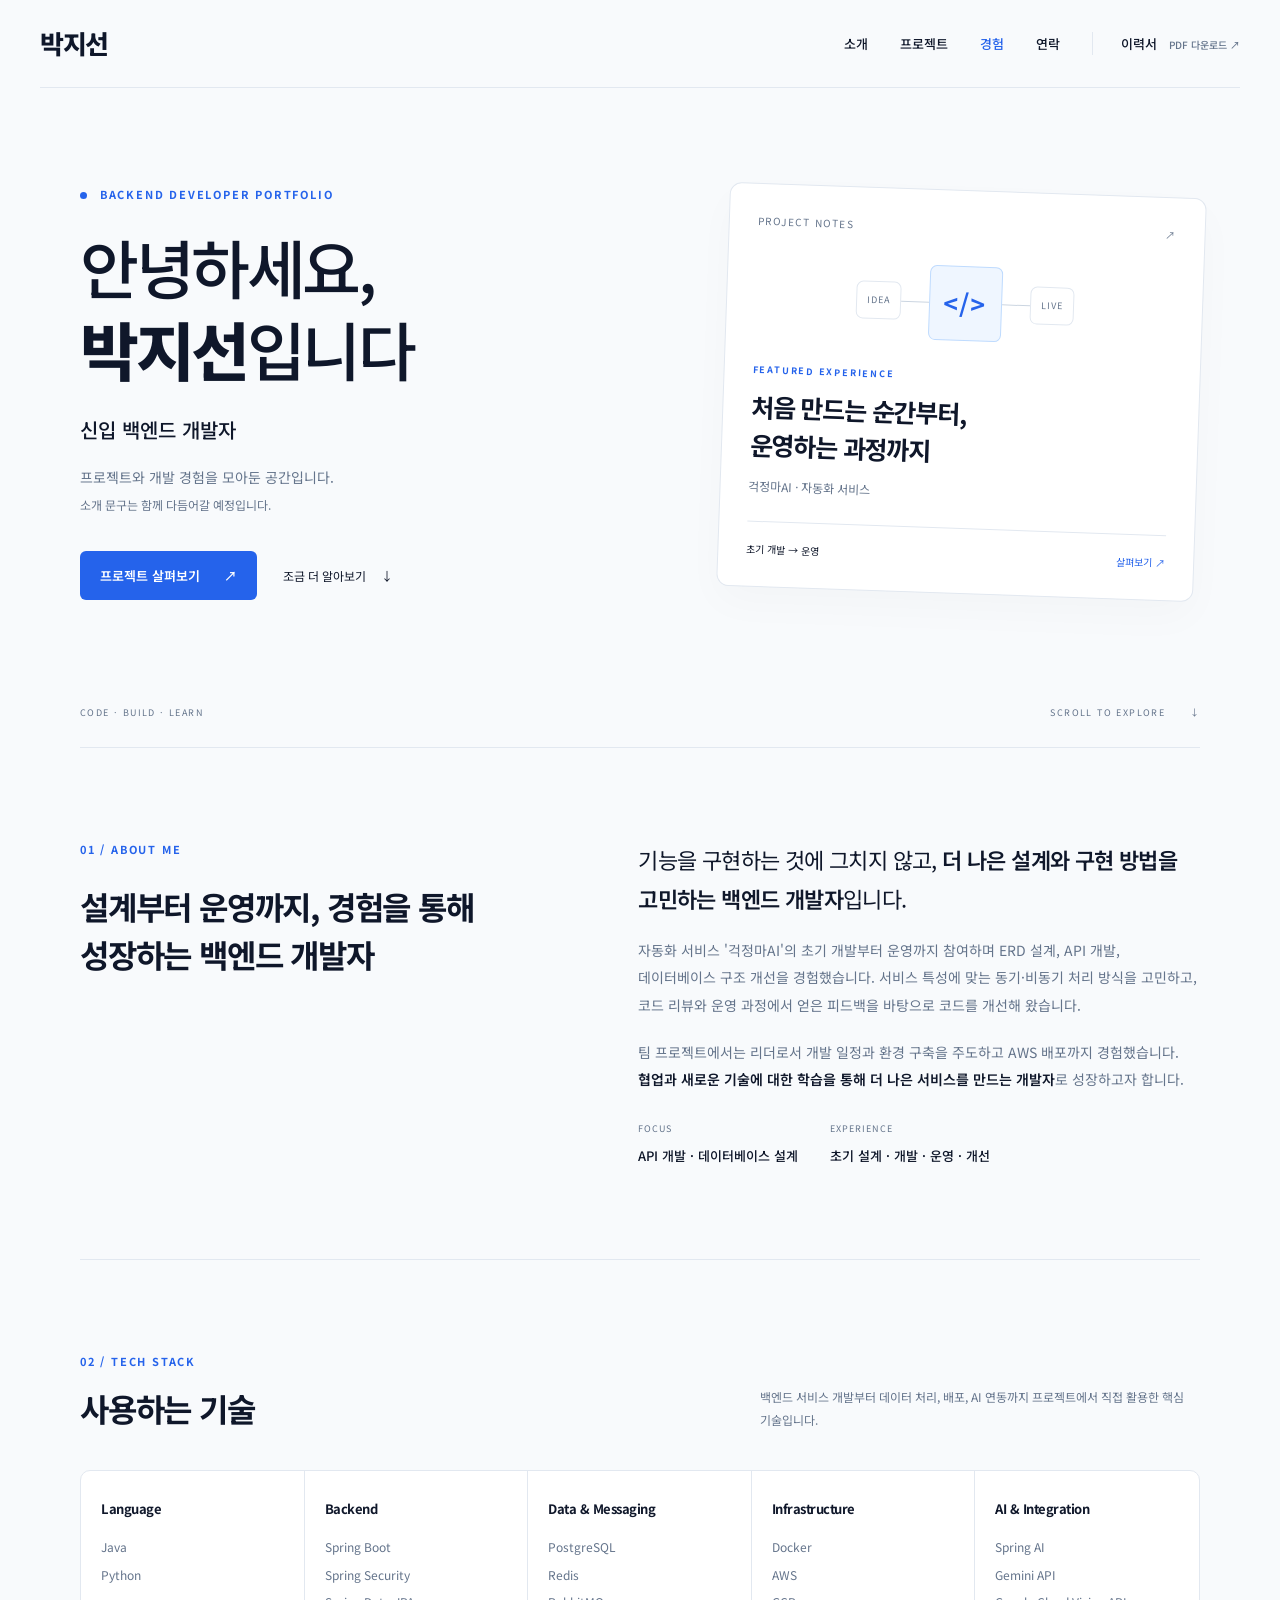
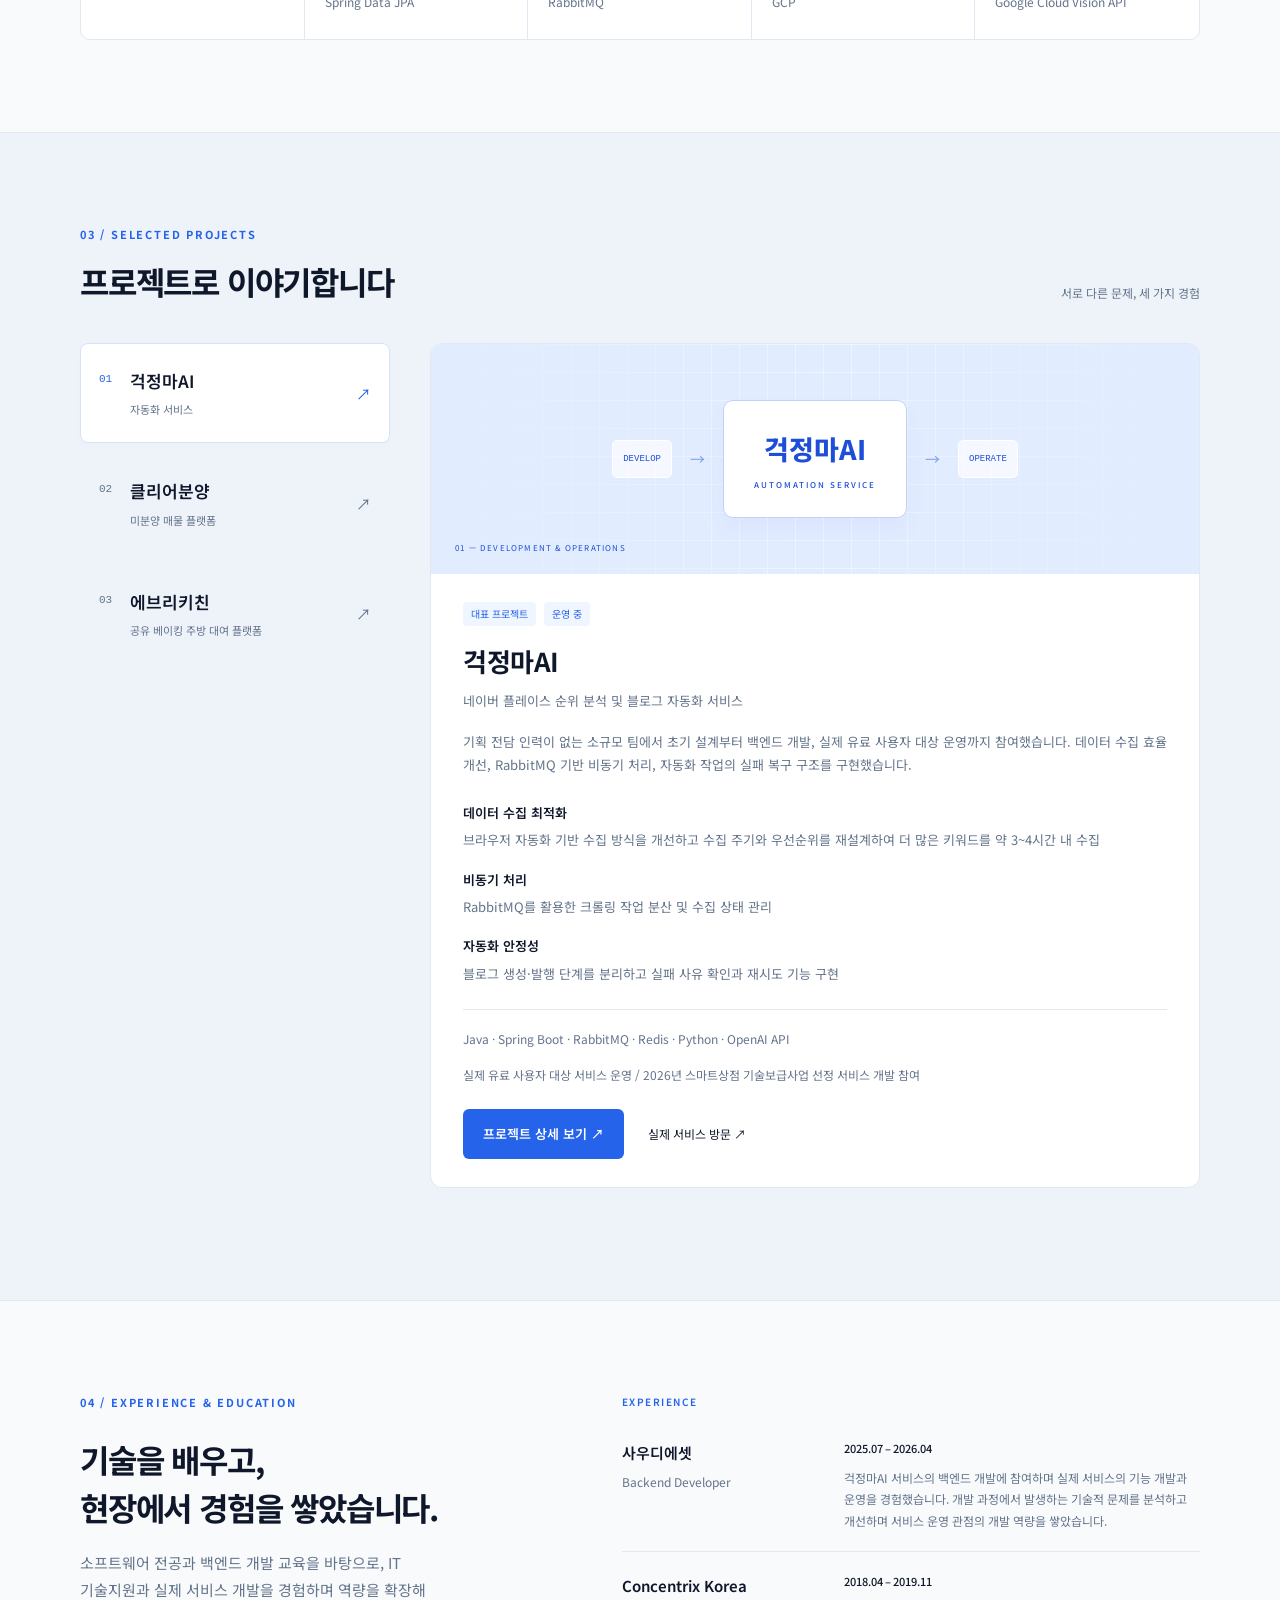
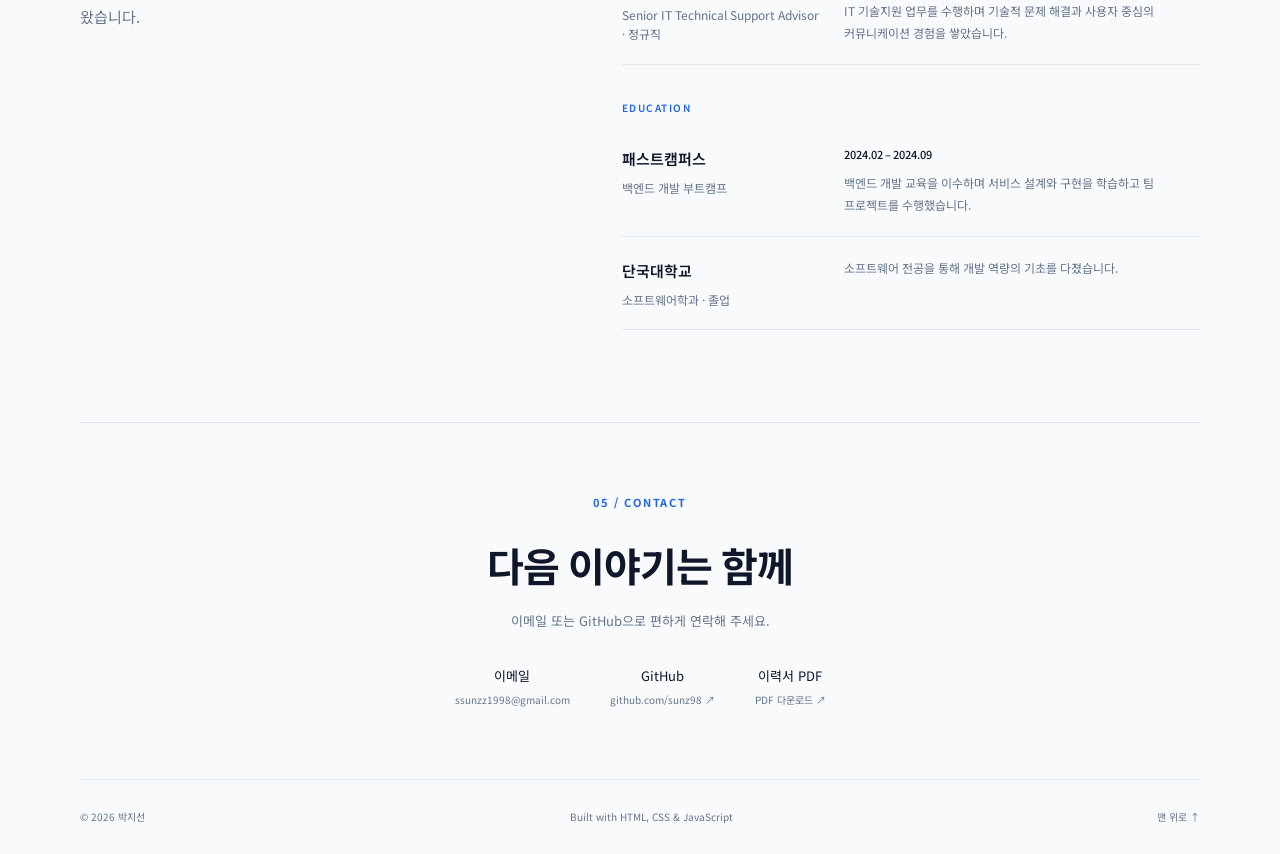
==== commit 15973cbd: "feat: 이력서 PDF 연결 및 연락처 업데이트" ====
--- a/index.html
+++ b/index.html
@@ -16,7 +16,7 @@
     <button class="menu-toggle" type="button" aria-expanded="false" aria-controls="navigation">메뉴 <span aria-hidden="true">☰</span></button>
     <nav id="navigation" aria-label="주 내비게이션">
       <a href="#about">소개</a><a href="#projects">프로젝트</a><a href="#experience">경험</a><a href="#contact">연락</a>
-      <span class="resume-status">이력서 <span>준비 중 ↗</span></span>
+      <a class="resume-status" href="resume/박지선%20_%20Backend%20Developer%20Resume.pdf" download>이력서 <span>PDF 다운로드 ↗</span></a>
     </nav>
   </header>
   <main id="main">
@@ -198,7 +198,7 @@
         </section>
       </div>
     </section>
-    <section class="contact-section container" id="contact" aria-labelledby="contact-title"><p class="eyebrow">05 / CONTACT</p><h2 id="contact-title">다음 이야기는 함께</h2><p class="muted">연락처와 이력서는 준비되는 대로 연결하겠습니다.</p><div class="contact-links"><span>이메일 <small>등록 예정</small></span><span>GitHub <small>주소 확인 예정</small></span><span>이력서 PDF <small>준비 중</small></span></div></section>
+    <section class="contact-section container" id="contact" aria-labelledby="contact-title"><p class="eyebrow">05 / CONTACT</p><h2 id="contact-title">다음 이야기는 함께</h2><p class="muted">이메일 또는 GitHub으로 편하게 연락해 주세요.</p><div class="contact-links"><a href="mailto:ssunzz1998@gmail.com">이메일 <small>ssunzz1998@gmail.com</small></a><a href="https://github.com/sunz98" target="_blank" rel="noopener noreferrer">GitHub <small>github.com/sunz98 ↗</small></a><a href="resume/박지선%20_%20Backend%20Developer%20Resume.pdf" download>이력서 PDF <small>PDF 다운로드 ↗</small></a></div></section>
   </main>
   <footer class="container footer"><span>© <span id="year">2026</span> 박지선</span><span>Built with HTML, CSS & JavaScript</span><a href="#home">맨 위로 ↑</a></footer>
 </body>
--- a/assets/css/styles.css
+++ b/assets/css/styles.css
@@ -765,9 +765,13 @@
   margin-top:32px;
 }
 
+.contact-links>a,
 .contact-links>span {
   font-size:13px;
 }
+
+.contact-links>a { color:var(--heading); transition:color .2s; }
+.contact-links>a:hover { color:var(--primary); }
 
 .contact-links small {
   display:block;
@@ -990,7 +994,8 @@
     font-size:30px;
   }
   .contact-links {
-    gap:30px;
+    flex-wrap:wrap;
+    gap:20px 30px;
   }
   .footer {
     flex-wrap:wrap;
